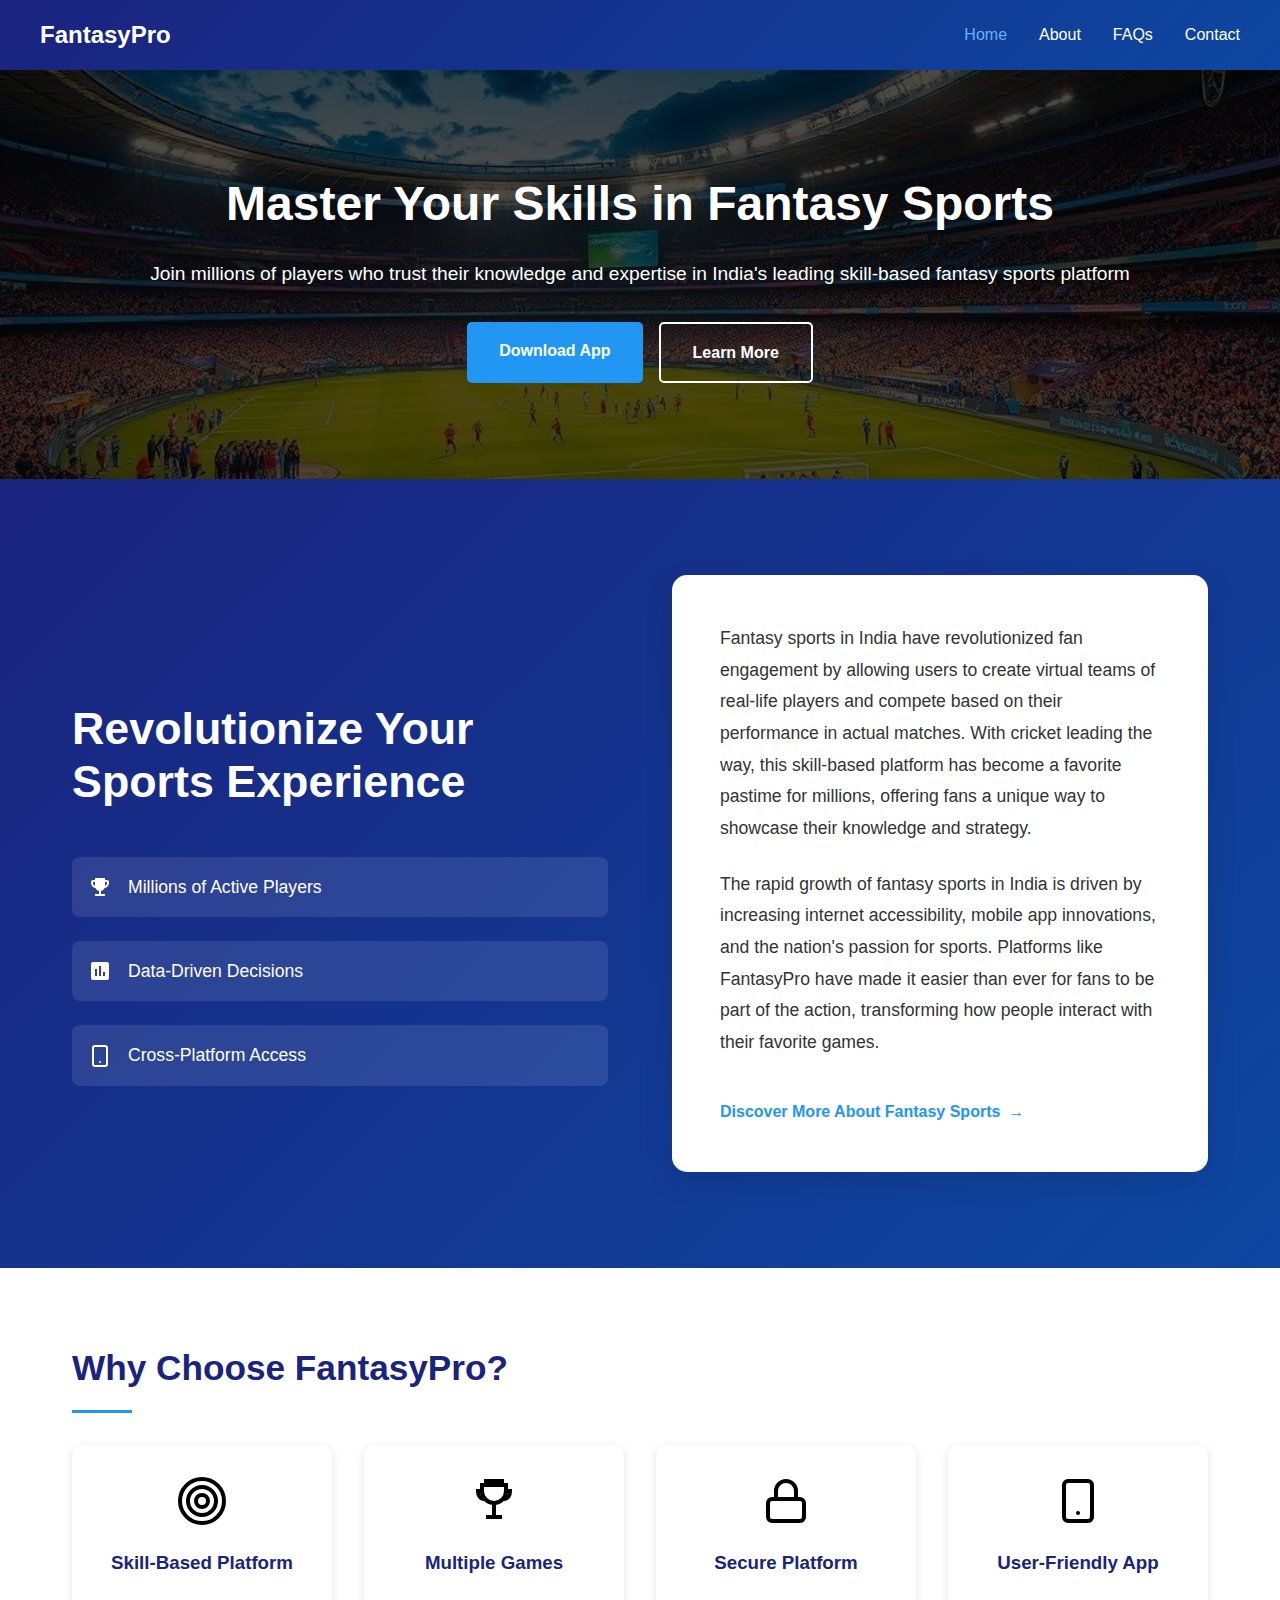
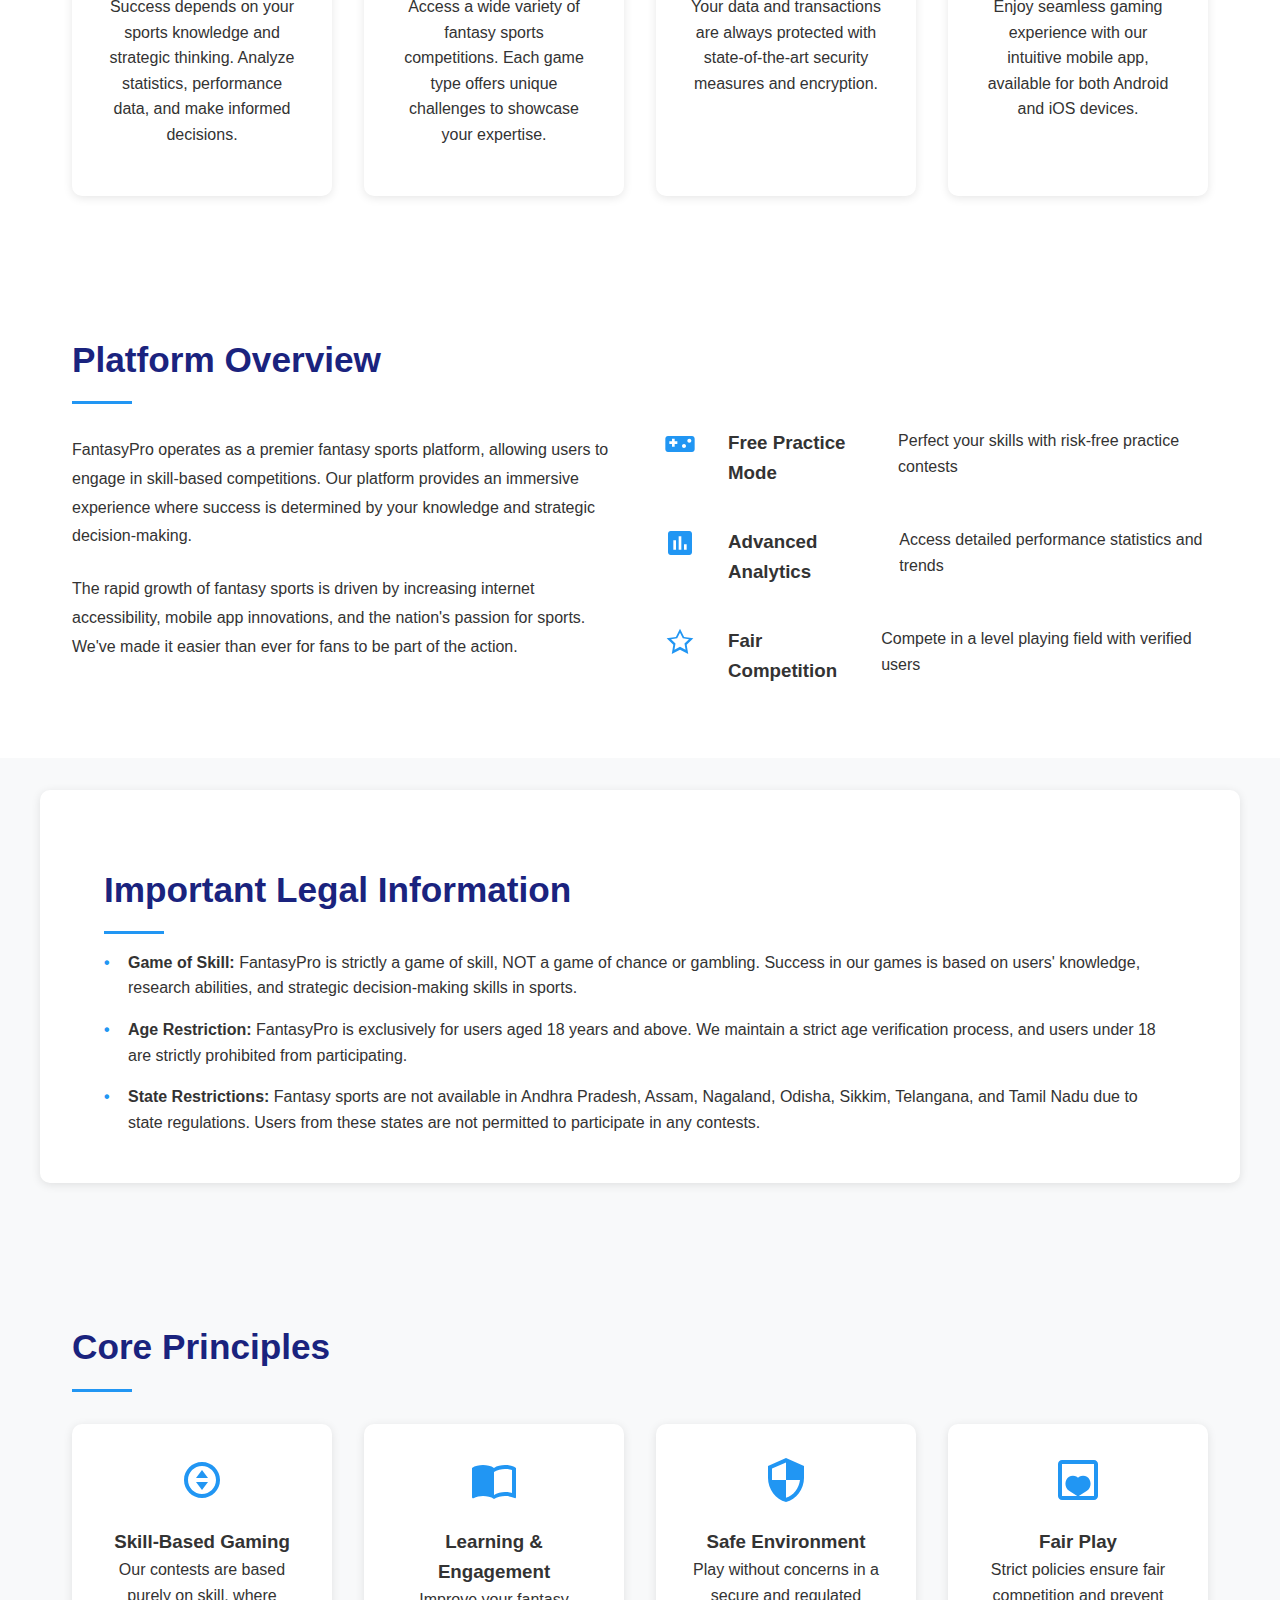
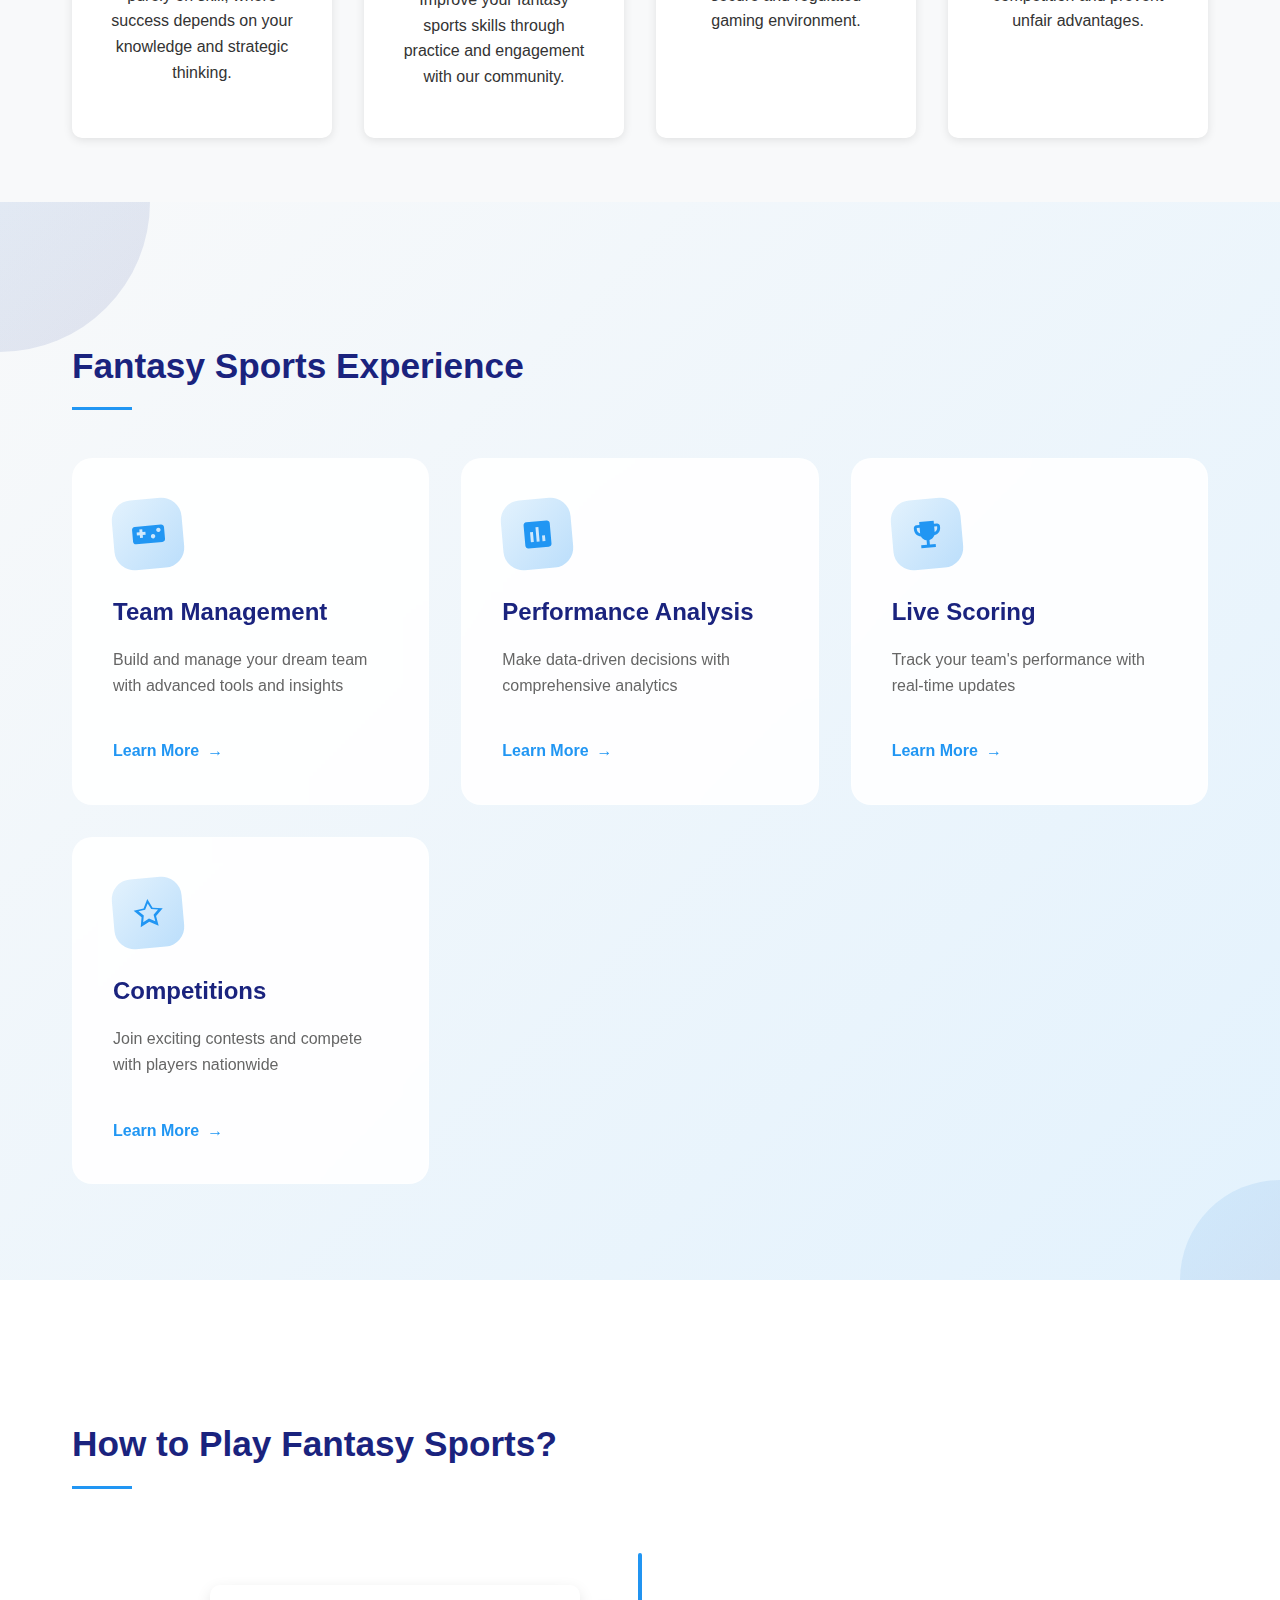
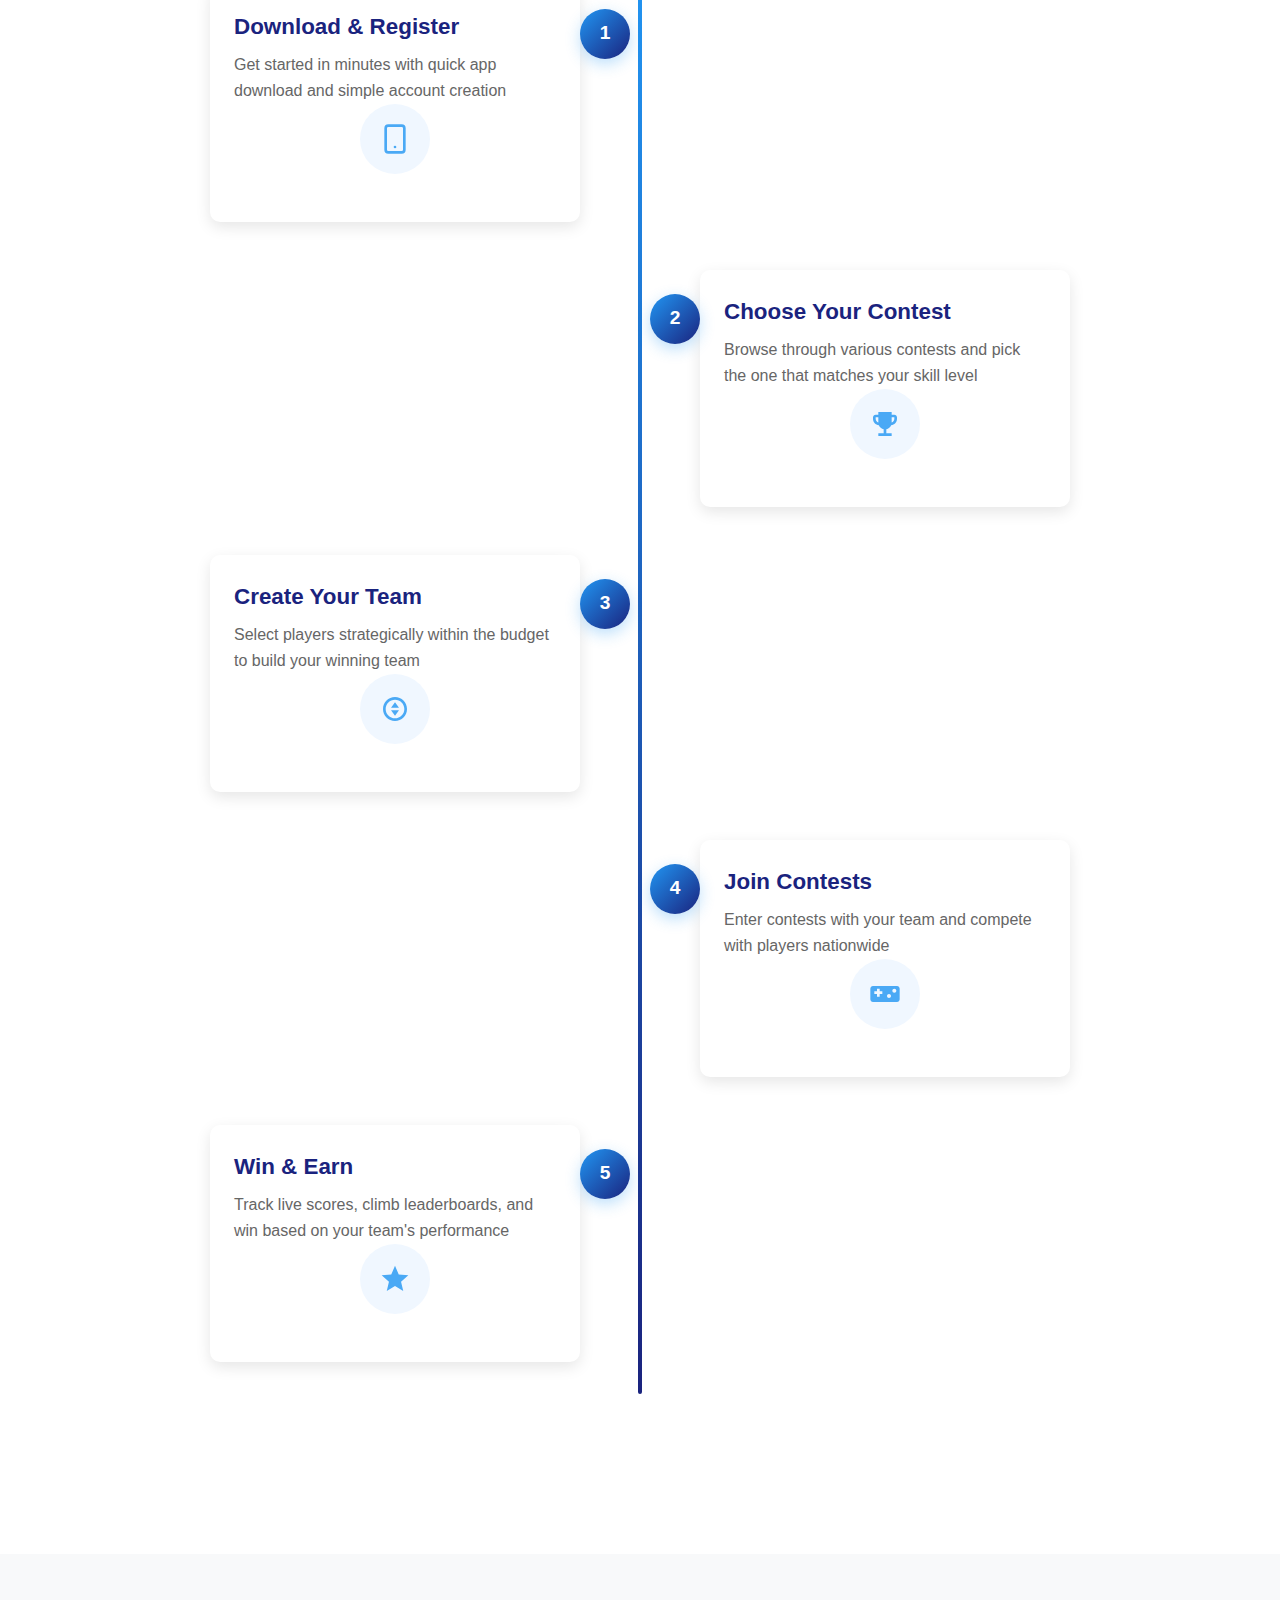
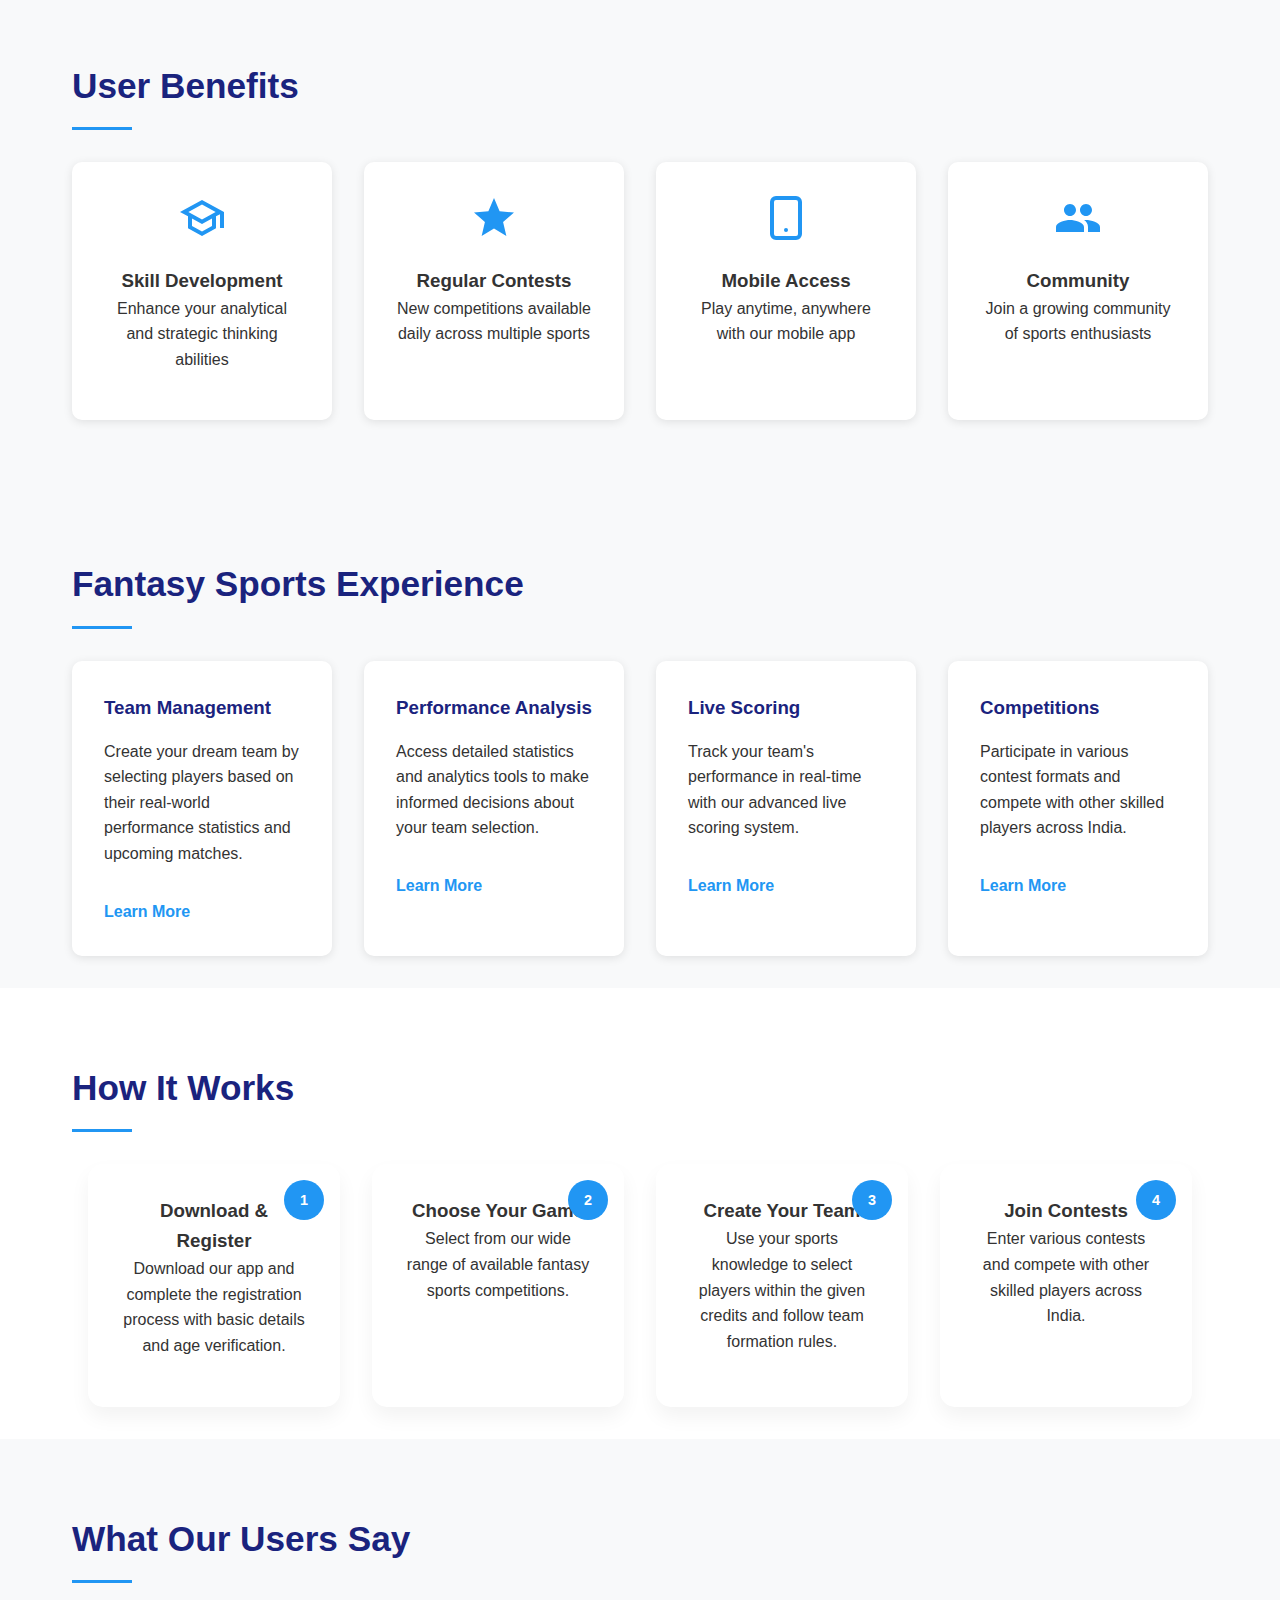
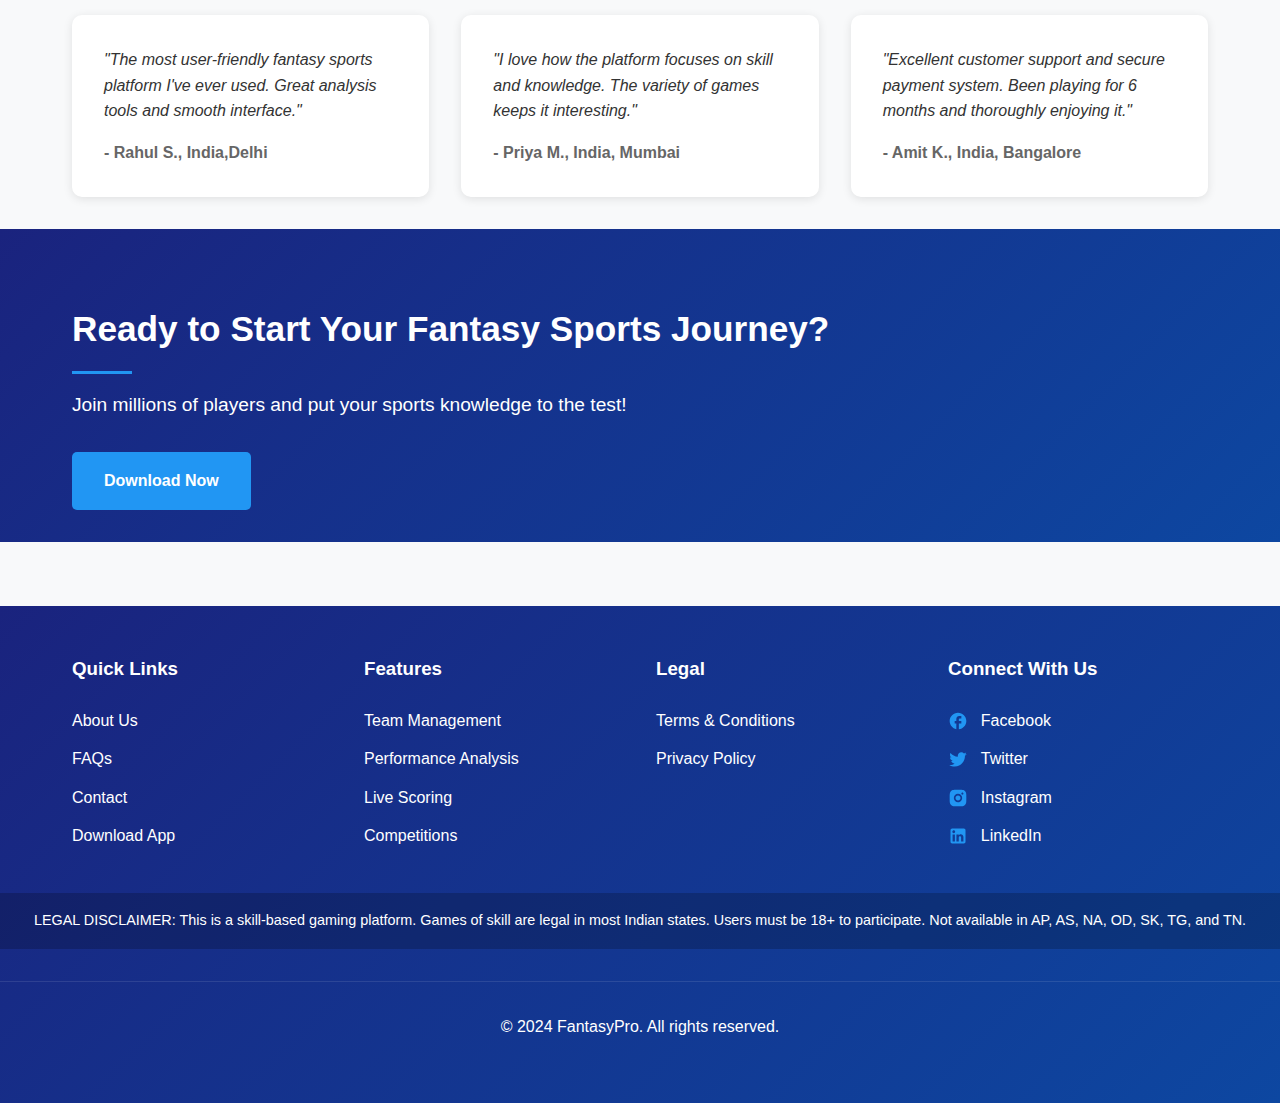
==== index.html @ 449a9dac "initial commit" ====
<!DOCTYPE html>
<html lang="en">
<head>
    <meta charset="UTF-8">
		<meta name="description" content="FantasyPro is a skill-based fantasy sports platform that allows users to create virtual teams of real-life players and compete based on their performance in actual matches. With cricket leading the way, this platform has become a favorite pastime for millions, offering fans a unique way to showcase their knowledge and strategy.">
    <meta name="viewport" content="width=device-width, initial-scale=1.0">
    <title>FantasyPro - Master Your Skills in Fantasy Sports</title>
    <link rel="stylesheet" href="css/style.css">
</head>
<body>
    <header>
        <div class="nav-container">
            <a href="/" class="logo">FantasyPro</a>
            <button class="burger-menu" aria-label="Toggle menu">
                <span></span>
                <span></span>
                <span></span>
            </button>
            <nav class="main-nav">
                <ul>
                    <li><a href="/" class="active">Home</a></li>
                    <li><a href="/about">About</a></li>
                    <li><a href="/faqs">FAQs</a></li>
                    <li><a href="/contact">Contact</a></li>
                </ul>
            </nav>
        </div>
    </header>

    <section class="hero">
        <div class="container">
            <h1>Master Your Skills in Fantasy Sports</h1>
            <p>Join millions of players who trust their knowledge and expertise in India's leading skill-based fantasy sports platform</p>
            <div class="hero-buttons">
                <a href="/download" class="cta-button">Download App</a>
                <a href="/about" class="secondary-button">Learn More</a>
            </div>
        </div>
    </section>

    <section class="intro-section">
        <div class="container">
            <div class="intro-grid">
                <div class="intro-text">
                    <h2>Revolutionize Your Sports Experience</h2>
                    <div class="intro-features">
                        <div class="intro-feature">
                            <img src="img/svg/trophy.svg" alt="Trophy icon">
                            <span>Millions of Active Players</span>
                        </div>
                        <div class="intro-feature">
                            <img src="img/svg/chart.svg" alt="Chart icon">
                            <span>Data-Driven Decisions</span>
                        </div>
                        <div class="intro-feature">
                            <img src="img/svg/mobile.svg" alt="Mobile icon">
                            <span>Cross-Platform Access</span>
                        </div>
                    </div>
                </div>
                <div class="intro-content">
                    <p>Fantasy sports in India have revolutionized fan engagement by allowing users to create virtual teams of real-life players and compete based on their performance in actual matches. With cricket leading the way, this skill-based platform has become a favorite pastime for millions, offering fans a unique way to showcase their knowledge and strategy.</p>
                    <p>The rapid growth of fantasy sports in India is driven by increasing internet accessibility, mobile app innovations, and the nation's passion for sports. Platforms like FantasyPro have made it easier than ever for fans to be part of the action, transforming how people interact with their favorite games.</p>
                    <a href="/about" class="learn-more">Discover More About Fantasy Sports <span>→</span></a>
                </div>
            </div>
        </div>
    </section>

    <section class="features">
        <div class="container">
            <h2>Why Choose FantasyPro?</h2>
            <div class="features-grid">
                <div class="feature-card">
                    <img src="img/target.svg" alt="Target icon">
                    <h3>Skill-Based Platform</h3>
                    <p>Success depends on your sports knowledge and strategic thinking. Analyze statistics, performance data, and make informed decisions.</p>
                </div>
                <div class="feature-card">
                    <img src="img/trophy.svg" alt="Trophy icon">
                    <h3>Multiple Games</h3>
                    <p>Access a wide variety of fantasy sports competitions. Each game type offers unique challenges to showcase your expertise.</p>
                </div>
                <div class="feature-card">
                    <img src="img/lock.svg" alt="Lock icon">
                    <h3>Secure Platform</h3>
                    <p>Your data and transactions are always protected with state-of-the-art security measures and encryption.</p>
                </div>
                <div class="feature-card">
                    <img src="img/mobile.svg" alt="Mobile icon">
                    <h3>User-Friendly App</h3>
                    <p>Enjoy seamless gaming experience with our intuitive mobile app, available for both Android and iOS devices.</p>
                </div>
            </div>
        </div>
    </section>

    <section class="platform-overview">
        <div class="container">
            <h2>Platform Overview</h2>
            <div class="overview-content">
                <div class="overview-text">
                    <p>FantasyPro operates as a premier fantasy sports platform, allowing users to engage in skill-based competitions. Our platform provides an immersive experience where success is determined by your knowledge and strategic decision-making.</p>
                    <p>The rapid growth of fantasy sports is driven by increasing internet accessibility, mobile app innovations, and the nation's passion for sports. We've made it easier than ever for fans to be part of the action.</p>
                </div>
                <div class="overview-points">
                    <div class="point">
                        <img src="img/svg/gamepad.svg" alt="Gamepad icon">
                        <h3>Free Practice Mode</h3>
                        <p>Perfect your skills with risk-free practice contests</p>
                    </div>
                    <div class="point">
                        <img src="img/svg/chart.svg" alt="Chart icon">
                        <h3>Advanced Analytics</h3>
                        <p>Access detailed performance statistics and trends</p>
                    </div>
                    <div class="point">
                        <img src="img/svg/medal.svg" alt="Medal icon">
                        <h3>Fair Competition</h3>
                        <p>Compete in a level playing field with verified users</p>
                    </div>
                </div>
            </div>
        </div>
    </section>

    <section class="disclaimer">
			<div class="container">
					<h2>Important Legal Information</h2>
					<ul>
							<li><strong>Game of Skill:</strong> FantasyPro is strictly a game of skill, NOT a game of chance or gambling. Success in our games is based on users' knowledge, research abilities, and strategic decision-making skills in sports.</li>
							<li><strong>Age Restriction:</strong> FantasyPro is exclusively for users aged 18 years and above. We maintain a strict age verification process, and users under 18 are strictly prohibited from participating.</li>
							<li><strong>State Restrictions:</strong> Fantasy sports are not available in Andhra Pradesh, Assam, Nagaland, Odisha, Sikkim, Telangana, and Tamil Nadu due to state regulations. Users from these states are not permitted to participate in any contests.</li>
					</ul>
			</div>
	</section>

    <section class="core-principles">
        <div class="container">
            <h2>Core Principles</h2>
            <div class="principles-grid">
                <div class="principle-card">
                    <img src="img/svg/scale.svg" alt="Scale icon">
                    <h3>Skill-Based Gaming</h3>
                    <p>Our contests are based purely on skill, where success depends on your knowledge and strategic thinking.</p>
                </div>
                <div class="principle-card">
                    <img src="img/svg/book.svg" alt="Book icon">
                    <h3>Learning & Engagement</h3>
                    <p>Improve your fantasy sports skills through practice and engagement with our community.</p>
                </div>
                <div class="principle-card">
                    <img src="img/svg/shield.svg" alt="Shield icon">
                    <h3>Safe Environment</h3>
                    <p>Play without concerns in a secure and regulated gaming environment.</p>
                </div>
                <div class="principle-card">
                    <img src="img/svg/handshake.svg" alt="Handshake icon">
                    <h3>Fair Play</h3>
                    <p>Strict policies ensure fair competition and prevent unfair advantages.</p>
                </div>
            </div>
        </div>
    </section>

    <section class="experience-section">
        <div class="container">
            <h2>Fantasy Sports Experience</h2>
            <div class="experience-cards">
                <div class="experience-card" data-feature="team">
                    <div class="card-content">
                        <div class="icon-wrapper">
                            <img src="img/svg/gamepad.svg" alt="Team Management icon">
                        </div>
                        <h3>Team Management</h3>
                        <p>Build and manage your dream team with advanced tools and insights</p>
                        <a href="/features/team-management" class="learn-more">
                            Learn More <span>→</span>
                        </a>
                    </div>
                    <div class="card-bg"></div>
                </div>
                
                <div class="experience-card" data-feature="analysis">
                    <div class="card-content">
                        <div class="icon-wrapper">
                            <img src="img/svg/chart.svg" alt="Analysis icon">
                        </div>
                        <h3>Performance Analysis</h3>
                        <p>Make data-driven decisions with comprehensive analytics</p>
                        <a href="/features/analysis" class="learn-more">
                            Learn More <span>→</span>
                        </a>
                    </div>
                    <div class="card-bg"></div>
                </div>
                
                <div class="experience-card" data-feature="live">
                    <div class="card-content">
                        <div class="icon-wrapper">
                            <img src="img/svg/trophy.svg" alt="Live Scoring icon">
                        </div>
                        <h3>Live Scoring</h3>
                        <p>Track your team's performance with real-time updates</p>
                        <a href="/features/live-scoring" class="learn-more">
                            Learn More <span>→</span>
                        </a>
                    </div>
                    <div class="card-bg"></div>
                </div>
                
                <div class="experience-card" data-feature="competitions">
                    <div class="card-content">
                        <div class="icon-wrapper">
                            <img src="img/svg/medal.svg" alt="Competitions icon">
                        </div>
                        <h3>Competitions</h3>
                        <p>Join exciting contests and compete with players nationwide</p>
                        <a href="/features/competitions" class="learn-more">
                            Learn More <span>→</span>
                        </a>
                    </div>
                    <div class="card-bg"></div>
                </div>
            </div>
        </div>
    </section>

    <section class="how-to-play">
        <div class="container">
            <h2>How to Play Fantasy Sports?</h2>
            <div class="timeline">
                <div class="timeline-item">
                    <div class="timeline-content">
                        <div class="step-number-timeline">1</div>
                        <div class="step-info">
                            <h3>Download & Register</h3>
                            <p>Get started in minutes with quick app download and simple account creation</p>
                            <div class="step-icon">
                                <img src="img/svg/mobile.svg" alt="Download icon">
                            </div>
                        </div>
                    </div>
                </div>
                
                <div class="timeline-item">
                    <div class="timeline-content">
                        <div class="step-number-timeline">2</div>
                        <div class="step-info">
                            <h3>Choose Your Contest</h3>
                            <p>Browse through various contests and pick the one that matches your skill level</p>
                            <div class="step-icon">
                                <img src="img/svg/trophy.svg" alt="Contest icon">
                            </div>
                        </div>
                    </div>
                </div>

                <div class="timeline-item">
                    <div class="timeline-content">
                        <div class="step-number-timeline">3</div>
                        <div class="step-info">
                            <h3>Create Your Team</h3>
                            <p>Select players strategically within the budget to build your winning team</p>
                            <div class="step-icon">
                                <img src="img/svg/scale.svg" alt="Team icon">
                            </div>
                        </div>
                    </div>
                </div>

                <div class="timeline-item">
                    <div class="timeline-content">
                        <div class="step-number-timeline">4</div>
                        <div class="step-info">
                            <h3>Join Contests</h3>
                            <p>Enter contests with your team and compete with players nationwide</p>
                            <div class="step-icon">
                                <img src="img/svg/gamepad.svg" alt="Play icon">
                            </div>
                        </div>
                    </div>
                </div>

                <div class="timeline-item">
                    <div class="timeline-content">
                        <div class="step-number-timeline">5</div>
                        <div class="step-info">
                            <h3>Win & Earn</h3>
                            <p>Track live scores, climb leaderboards, and win based on your team's performance</p>
                            <div class="step-icon">
                                <img src="img/svg/star.svg" alt="Win icon">
                            </div>
                        </div>
                    </div>
                </div>
            </div>
        </div>
    </section>

    <section class="user-benefits">
        <div class="container">
            <h2>User Benefits</h2>
            <div class="benefits-grid">
                <div class="benefit-card">
                    <img src="img/svg/graduate.svg" alt="Graduate icon">
                    <h3>Skill Development</h3>
                    <p>Enhance your analytical and strategic thinking abilities</p>
                </div>
                <div class="benefit-card">
                    <img src="img/svg/star.svg" alt="Star icon">
                    <h3>Regular Contests</h3>
                    <p>New competitions available daily across multiple sports</p>
                </div>
                <div class="benefit-card">
                    <img src="img/svg/mobile.svg" alt="Mobile icon">
                    <h3>Mobile Access</h3>
                    <p>Play anytime, anywhere with our mobile app</p>
                </div>
                <div class="benefit-card">
                    <img src="img/svg/community.svg" alt="Community icon">
                    <h3>Community</h3>
                    <p>Join a growing community of sports enthusiasts</p>
                </div>
            </div>
        </div>
    </section>

    <section class="sports-section">
        <div class="container">
            <h2>Fantasy Sports Experience</h2>
            <div class="sports-grid">
                <div class="sport-card">
                    <h3>Team Management</h3>
                    <p>Create your dream team by selecting players based on their real-world performance statistics and upcoming matches.</p>
                    <a href="/features/team-management" class="learn-more">Learn More</a>
                </div>
                <div class="sport-card">
                    <h3>Performance Analysis</h3>
                    <p>Access detailed statistics and analytics tools to make informed decisions about your team selection.</p>
                    <a href="/features/analysis" class="learn-more">Learn More</a>
                </div>
                <div class="sport-card">
                    <h3>Live Scoring</h3>
                    <p>Track your team's performance in real-time with our advanced live scoring system.</p>
                    <a href="/features/live-scoring" class="learn-more">Learn More</a>
                </div>
                <div class="sport-card">
                    <h3>Competitions</h3>
                    <p>Participate in various contest formats and compete with other skilled players across India.</p>
                    <a href="/features/competitions" class="learn-more">Learn More</a>
                </div>
            </div>
        </div>
    </section>

    <section class="how-it-works">
        <div class="container">
            <h2>How It Works</h2>
            <div class="steps-grid">
                <div class="step-card">
                    <div class="step-number">1</div>
                    <h3>Download & Register</h3>
                    <p>Download our app and complete the registration process with basic details and age verification.</p>
                </div>
                <div class="step-card">
                    <div class="step-number">2</div>
                    <h3>Choose Your Game</h3>
                    <p>Select from our wide range of available fantasy sports competitions.</p>
                </div>
                <div class="step-card">
                    <div class="step-number">3</div>
                    <h3>Create Your Team</h3>
                    <p>Use your sports knowledge to select players within the given credits and follow team formation rules.</p>
                </div>
                <div class="step-card">
                    <div class="step-number">4</div>
                    <h3>Join Contests</h3>
                    <p>Enter various contests and compete with other skilled players across India.</p>
                </div>
            </div>
        </div>
    </section>

    <section class="testimonials">
        <div class="container">
            <h2>What Our Users Say</h2>
            <div class="testimonials-grid">
                <div class="testimonial-card">
                    <p>"The most user-friendly fantasy sports platform I've ever used. Great analysis tools and smooth interface."</p>
                    <div class="user">- Rahul S., India,Delhi</div>
                </div>
                <div class="testimonial-card">
                    <p>"I love how the platform focuses on skill and knowledge. The variety of games keeps it interesting."</p>
                    <div class="user">- Priya M., India, Mumbai</div>
                </div>
                <div class="testimonial-card">
                    <p>"Excellent customer support and secure payment system. Been playing for 6 months and thoroughly enjoying it."</p>
                    <div class="user">- Amit K., India, Bangalore</div>
                </div>
            </div>
        </div>
    </section>

    <section class="cta-section">
        <div class="container">
            <h2>Ready to Start Your Fantasy Sports Journey?</h2>
            <p>Join millions of players and put your sports knowledge to the test!</p>
            <a href="/download" class="cta-button">Download Now</a>
        </div>
    </section>

    <footer>
        <div class="footer-content">
            <div class="footer-section">
                <h3>Quick Links</h3>
                <ul>
                    <li><a href="/about">About Us</a></li>
                    <li><a href="/faqs">FAQs</a></li>
                    <li><a href="/contact">Contact</a></li>
                    <li><a href="/download">Download App</a></li>
                </ul>
            </div>
            <div class="footer-section">
                <h3>Features</h3>
                <ul>
                    <li><a href="/features/team-management">Team Management</a></li>
                    <li><a href="/features/analysis">Performance Analysis</a></li>
                    <li><a href="/features/live-scoring">Live Scoring</a></li>
                    <li><a href="/features/competitions">Competitions</a></li>
                </ul>
            </div>
            <div class="footer-section">
                <h3>Legal</h3>
                <ul>
                    <li><a href="/terms-conditions">Terms & Conditions</a></li>
                    <li><a href="/privacy-policy">Privacy Policy</a></li>
                </ul>
            </div>
            <div class="footer-section">
                <h3>Connect With Us</h3>
                <ul class="social-links-footer">
									<li>
											<a href="/contact" target="_blank">
													<img src="../img/svg/facebook.svg" alt="Facebook">
													Facebook
											</a>
									</li>
									<li>
											<a href="/contact" target="_blank">
													<img src="../img/svg/twitter.svg" alt="Twitter">
													Twitter
											</a>
									</li>
									<li>
											<a href="/contact" target="_blank">
													<img src="../img/svg/instagram.svg" alt="Instagram">
													Instagram
											</a>
									</li>
									<li>
											<a href="/contact" target="_blank">
													<img src="../img/svg/linkedin.svg" alt="LinkedIn">
													LinkedIn
											</a>
									</li>
							</ul>
            </div>
        </div>
        <div class="footer-disclaimer">
            LEGAL DISCLAIMER: This is a skill-based gaming platform. Games of skill are legal in most Indian states. Users must be 18+ to participate. Not available in AP, AS, NA, OD, SK, TG, and TN.
        </div>
        <div class="footer-bottom">
            <p>&copy; 2024 FantasyPro. All rights reserved.</p>
        </div>
    </footer>
    <script src="../js/main.js"></script>
</body>
</html>
---- css/style.css ----
/* Reset and base styles */
* {
    margin: 0;
    padding: 0;
    box-sizing: border-box;
}

body {
    font-family: 'Arial', sans-serif;
    line-height: 1.6;
    color: #333;
    background: #f8f9fa;
}

/* Header styles */
header {
    background: linear-gradient(135deg, #1a237e, #0d47a1);
    padding: 1rem;
    position: fixed;
    width: 100%;
    top: 0;
    z-index: 1000;
}

.nav-container {
    max-width: 1200px;
    margin: 0 auto;
    display: flex;
    justify-content: space-between;
    align-items: center;
}

.logo {
    color: white;
    font-size: 1.5rem;
    font-weight: bold;
    text-decoration: none;
    z-index: 1001;
}

/* Burger Menu */
.burger-menu {
    display: none;
    background: none;
    border: none;
    padding: 0;
    width: 30px;
    height: 20px;
    position: relative;
    cursor: pointer;
    z-index: 1001;
}

.burger-menu span {
    display: block;
    width: 100%;
    height: 2px;
    background-color: white;
    position: absolute;
    left: 0;
    transition: all 0.3s ease;
}

.burger-menu span:first-child {
    top: 0;
}

.burger-menu span:nth-child(2) {
    top: 50%;
    transform: translateY(-50%);
}

.burger-menu span:last-child {
    bottom: 0;
}

/* Active Burger Menu */
.burger-menu.active span:first-child {
    transform: rotate(45deg);
    top: 9px;
}

.burger-menu.active span:nth-child(2) {
    opacity: 0;
}

.burger-menu.active span:last-child {
    transform: rotate(-45deg);
    bottom: 9px;
}

/* Navigation */
.main-nav {
    transition: transform 0.3s ease;
}

.main-nav ul {
    display: flex;
    list-style: none;
}

.main-nav ul li {
    margin-left: 2rem;
}

.main-nav ul li a {
    color: white;
    text-decoration: none;
    font-weight: 500;
    transition: color 0.3s;
}

.main-nav ul li a:hover,
.main-nav ul li a.active {
    color: #64b5f6;
}

/* Mobile Navigation */
@media (max-width: 768px) {
    .burger-menu {
        display: block;
    }

    .main-nav {
        position: fixed;
        top: 0;
        right: 0;
        width: 250px;
        height: 100vh;
        background: linear-gradient(135deg, #1a237e, #0d47a1);
        padding: 80px 20px 20px;
        transform: translateX(100%);
        box-shadow: -5px 0 15px rgba(0, 0, 0, 0.1);
    }

    .main-nav.active {
        transform: translateX(0);
    }

    .main-nav ul {
        flex-direction: column;
        align-items: flex-start;
    }

    .main-nav ul li {
        margin: 0;
        width: 100%;
    }

    .main-nav ul li a {
        display: block;
        padding: 12px 0;
        font-size: 1.1rem;
    }

    .main-nav ul li + li {
        margin-top: 5px;
    }
}

/* Container */
.container {
    max-width: 1200px;
    margin: 0 auto;
    padding: 0 2rem;
}

/* Main content */
.main-content {
    padding: 2rem 0;
}

/* Section spacing */
section {
    padding: 2rem 0;
}

/* Hero section */
.hero {
    margin-top: 70px;
    padding: 4rem 0;
    background: linear-gradient(rgba(0,0,0,0.7), rgba(0,0,0,0.7)), url('../img/hero-bg.jpg');
    background-size: cover;
    background-position: center;
    color: white;
    text-align: center;
}

.hero .container {
    padding: 2rem;
}

.hero h1 {
		color: white;
    font-size: 3rem;
    margin-bottom: 1rem;
}

.hero p {
    font-size: 1.2rem;
    margin-bottom: 2rem;
}

/* Buttons */
.cta-button, .download-button {
    display: inline-block;
    padding: 1rem 2rem;
    background: #2196f3;
    color: white;
    text-decoration: none;
    border-radius: 5px;
    font-weight: bold;
    transition: background 0.3s;
}

.cta-button:hover, .download-button:hover {
    background: #1976d2;
}

button {
    background: #2196f3;
    color: white;
    padding: 1rem 2rem;
    border: none;
    border-radius: 5px;
    cursor: pointer;
    font-size: 1rem;
    transition: background 0.3s;
}

button:hover {
    background: #1976d2;
}

/* Disclaimer section */
.disclaimer {
    background: #fff;
    padding: 2rem;
    margin: 2rem auto;
    max-width: 1200px;
    border-radius: 10px;
    box-shadow: 0 2px 10px rgba(0,0,0,0.1);
}

.disclaimer h2 {
    color: #1a237e;
    margin-bottom: 1rem;
}

.disclaimer ul {
    list-style: none;
}

.disclaimer ul li {
    margin-bottom: 1rem;
    padding-left: 1.5rem;
    position: relative;
}

.disclaimer ul li:before {
    content: "•";
    color: #2196f3;
    font-weight: bold;
    position: absolute;
    left: 0;
}

/* Features section */
.features {
    background: white;
}

.features-grid {
    display: grid;
    grid-template-columns: repeat(auto-fit, minmax(250px, 1fr));
    gap: 2rem;
    margin-top: 2rem;
}

.feature-card {
    background: white;
    padding: 2rem;
    border-radius: 10px;
    box-shadow: 0 2px 10px rgba(0,0,0,0.1);
    text-align: center;
}

.feature-card h3 {
    color: #1a237e;
    margin-bottom: 1rem;
}

.feature-card img {
    width: 48px;
    height: 48px;
    margin-bottom: 1rem;
}

/* About page */
.about-section {
    background: white;
    padding: 2rem;
    border-radius: 10px;
    box-shadow: 0 2px 10px rgba(0,0,0,0.1);
    margin-bottom: 2rem;
}

.values-grid {
    display: grid;
    grid-template-columns: repeat(auto-fit, minmax(250px, 1fr));
    gap: 2rem;
    margin-top: 2rem;
}

.value-card {
    background: #f8f9fa;
    padding: 1.5rem;
    border-radius: 8px;
    text-align: center;
}

/* About page updates */
.lead {
    font-size: 1.2rem;
    line-height: 1.8;
    color: #555;
    margin-bottom: 2rem;
}

.about-overview {
    display: grid;
    grid-template-columns: 1fr 1fr;
    gap: 3rem;
    margin: 3rem 0;
    align-items: center;
}

.about-image img {
    width: 100%;
    border-radius: 10px;
    box-shadow: 0 2px 10px rgba(0,0,0,0.1);
}

.about-content h2 {
    margin-top: 0;
}

/* Platform Stats */
.platform-stats {
    margin: 3rem 0;
}

.stats-grid {
    display: grid;
    grid-template-columns: repeat(4, 1fr);
    gap: 2rem;
}

.stat-card {
    background: white;
    padding: 2rem;
    border-radius: 10px;
    box-shadow: 0 2px 10px rgba(0,0,0,0.1);
    text-align: center;
}

.stat-number {
    font-size: 2.5rem;
    font-weight: bold;
    color: #2196f3;
    margin-bottom: 0.5rem;
}

.stat-label {
    color: #666;
    font-size: 1.1rem;
}

/* Team Section */
.team-section {
    margin: 2rem 0;
}

.team-grid {
    display: grid;
    grid-template-columns: repeat(3, 1fr);
    gap: 2rem;
    margin-top: 2rem;
}

.team-member {
    text-align: center;
}

.member-image {
    width: 200px;
    height: 200px;
    margin: 0 auto 1rem;
    border-radius: 50%;
    overflow: hidden;
}

.member-image img {
    width: 100%;
    height: 100%;
    object-fit: cover;
}

.team-member h3 {
    margin-bottom: 0.5rem;
}

.position {
    color: #2196f3;
    font-weight: bold;
    margin-bottom: 0.5rem;
}

.bio {
    color: #666;
}

/* Achievements Section */
.achievements {
    margin: 2rem 0;
}

.achievements-grid {
    display: grid;
    grid-template-columns: repeat(3, 1fr);
    gap: 2rem;
    margin-top: 2rem;
}

.achievement-card {
    background: white;
    padding: 2rem;
    border-radius: 10px;
    box-shadow: 0 2px 10px rgba(0,0,0,0.1);
    text-align: center;
}

.achievement-card i {
    display: none;
}

.achievement-card h3 {
    margin-bottom: 0.5rem;
}

/* Commitment Content */
.commitment-content ul,
.vision-content ul {
    list-style: none;
    padding-left: 1.5rem;
}

.commitment-content li,
.vision-content li {
    margin-bottom: 0.8rem;
    position: relative;
}

.commitment-content li:before,
.vision-content li:before {
    content: "✓";
    color: #2196f3;
    position: absolute;
    left: -1.5rem;
}

/* Future Vision */
.future-vision {
    margin: 2rem 0;
}

/* FAQ page updates */
.faq-section {
    background: white;
    padding: 2rem;
    border-radius: 10px;
    box-shadow: 0 2px 10px rgba(0,0,0,0.1);
}

.categories {
    display: flex;
    justify-content: center;
    gap: 1rem;
    margin: 2rem 0;
    flex-wrap: wrap;
}

.category-btn {
    padding: 0.8rem 1.5rem;
    background: #f0f0f0;
    border: none;
    border-radius: 25px;
    cursor: pointer;
    transition: all 0.3s;
    font-weight: 500;
    color: #666;
}

.category-btn:hover,
.category-btn.active {
    background: #2196f3;
    color: white;
}

.faq-category {
    display: none;
    margin-top: 2rem;
}

.faq-category.active {
    display: block;
}

.faq-item {
    background: #f8f9fa;
    margin-bottom: 1rem;
    border-radius: 8px;
    overflow: hidden;
}

.question {
    padding: 1.5rem;
    font-weight: bold;
    color: #1a237e;
    cursor: pointer;
    display: flex;
    justify-content: space-between;
    align-items: center;
    transition: background-color 0.3s;
}

.question:after {
    content: "+";
    font-size: 1.5rem;
    color: #2196f3;
}

.question.active:after {
    content: "-";
}

.question:hover {
    background-color: #f0f0f0;
}

.answer {
    padding: 0 1.5rem 1.5rem;
    color: #666;
    line-height: 1.6;
}

/* Add animation for answer */
.answer {
    max-height: 0;
    overflow: hidden;
    transition: max-height 0.3s ease-out;
}

.faq-item.active .answer {
    max-height: 500px;
}

/* Mobile responsiveness for FAQs */
@media (max-width: 768px) {
    .categories {
        flex-direction: column;
        align-items: stretch;
        padding: 0 1rem;
    }

    .category-btn {
        width: 100%;
        text-align: center;
    }

    .question {
        padding: 1rem;
        font-size: 0.9rem;
    }

    .answer {
        padding: 0 1rem 1rem;
        font-size: 0.9rem;
    }
}

/* Contact page */
.contact-grid {
    display: grid;
    grid-template-columns: 1fr 1fr;
    gap: 2rem;
}

.contact-form, .contact-info {
    background: white;
    padding: 2rem;
    border-radius: 10px;
    box-shadow: 0 2px 10px rgba(0,0,0,0.1);
}

.form-group {
    margin-bottom: 1.5rem;
}

label {
    display: block;
    margin-bottom: 0.5rem;
    color: #666;
}

input, textarea {
    width: 100%;
    padding: 0.8rem;
    border: 1px solid #ddd;
    border-radius: 5px;
    font-size: 1rem;
}

textarea {
    height: 150px;
    resize: vertical;
}

.contact-info-item {
    display: flex;
    align-items: flex-start;
    margin-bottom: 1.5rem;
}

.contact-info-item i {
    margin-right: 1rem;
    color: #2196f3;
}

.social-links {
    display: flex;
    gap: 1rem;
    margin-top: 2rem;
}

.social-links a {
    color: #2196f3;
    text-decoration: none;
    transition: color 0.3s;
}

.social-links a:hover {
    color: #1976d2;
}

/* Download page */
.download-section {
    background: white;
    border-radius: 10px;
    box-shadow: 0 2px 10px rgba(0,0,0,0.1);
    text-align: center;
}

.download-section h1 {
	font-size: 3rem;
}

@media (max-width: 768px) {
	.download-section h1 {
		font-size: 1.5rem;
	}
}

.subtitle {
    color: #666;
    margin-bottom: 2rem;
    font-size: 1.2rem;
}

.download-buttons {
    display: flex;
    justify-content: center;
    gap: 2rem;
    margin-bottom: 3rem;
}

.download-button {
    display: flex;
    align-items: center;
}

.download-button i {
    margin-right: 1rem;
    font-size: 2rem;
}

.steps {
    padding: 4rem 0;
    background: #f8f9fa;
}

.steps h2 {
    text-align: center;
    margin-bottom: 3rem;
    color: #333;
}

.steps-grid {
    display: grid;
    grid-template-columns: repeat(auto-fit, minmax(250px, 1fr));
    gap: 2rem;
    max-width: 1200px;
    margin: 0 auto;
    padding: 0 1rem;
}

.step-card {
    position: relative;
    background: white;
    border-radius: 15px;
    padding: 2rem;
    text-align: center;
    box-shadow: 0 10px 20px rgba(0, 0, 0, 0.05);
    transition: all 0.3s ease;
    overflow: hidden;
}

.step-card::before {
    content: '';
    position: absolute;
    top: 0;
    left: 0;
    width: 100%;
    height: 5px;
    background: linear-gradient(90deg, #4a90e2, #357abd);
    transform: scaleX(0);
    transform-origin: left;
    transition: transform 0.3s ease;
}

.step-card:hover {
    transform: translateY(-5px);
    box-shadow: 0 15px 30px rgba(0, 0, 0, 0.1);
}

.step-card:hover::before {
    transform: scaleX(1);
}

.step-icon {
    width: 70px;
    height: 70px;
    margin: 0 auto 1.5rem;
    background: #f0f7ff;
    border-radius: 50%;
    display: flex;
    align-items: center;
    justify-content: center;
    transition: transform 0.3s ease;
}

.step-card:hover .step-icon {
    transform: scale(1.1);
}

.step-icon img {
    width: 35px;
    height: 35px;
}

.step-number {
    position: absolute;
    top: 1rem;
    right: 1rem;
    width: 30px;
    height: 30px;
    background: #4a90e2;
    color: white;
    border-radius: 50%;
    display: flex;
    align-items: center;
    justify-content: center;
    font-weight: bold;
    font-size: 0.9rem;
}

.step-content h3 {
    color: #333;
    margin-bottom: 1rem;
    font-size: 1.2rem;
}

.step-content p {
    color: #666;
    font-size: 0.95rem;
    line-height: 1.5;
    margin: 0;
}

@media (max-width: 768px) {
    .steps {
        padding: 3rem 0;
    }

    .steps-grid {
        grid-template-columns: 1fr;
        gap: 1.5rem;
        padding: 0 1rem;
    }

    .step-card {
        padding: 1.5rem;
    }

    .step-icon {
        width: 60px;
        height: 60px;
        margin-bottom: 1rem;
    }

    .step-icon img {
        width: 30px;
        height: 30px;
    }

    .step-content h3 {
        font-size: 1.1rem;
    }

    .step-content p {
        font-size: 0.9rem;
    }
}

/* Typography */
h1 {
    color: #1a237e;
    margin-bottom: 1.5rem;
}

h2 {
    color: #1a237e;
    font-size: 2.2rem;
    margin: 2.5rem 0 1.5rem;
    position: relative;
    padding-bottom: 1rem;
}

h2:after {
    content: '';
    position: absolute;
    bottom: 0;
    left: 0;
    width: 60px;
    height: 3px;
    background: #2196f3;
}

.text-center h2:after {
    left: 50%;
    transform: translateX(-50%);
}

/* Section title styles */
.section-title {
    text-align: center;
    margin-bottom: 3rem;
}

.section-title h2 {
    margin-bottom: 1rem;
}

.section-title p {
    color: #666;
    font-size: 1.1rem;
    max-width: 700px;
    margin: 0 auto;
}

@media (max-width: 768px) {
    h2 {
        font-size: 1.8rem;
    }
}
p {
    margin-bottom: 1rem;
}

/* Mobile responsiveness */
@media (max-width: 768px) {
    .nav-container {
        text-align: center;
    }


    nav ul {
        margin-top: 1rem;
        flex-direction: column;
    }

    nav ul li {
        margin: 0.5rem 0;
    }

    .hero h1 {
        font-size: 2rem;
    }

    .features-grid {
        grid-template-columns: 1fr;
    }

    .contact-grid {
        grid-template-columns: 1fr;
    }

    .download-buttons {
        flex-direction: column;
        align-items: center;
    }

    .categories {
        flex-direction: column;
        align-items: center;
    }

    .category-btn {
        width: 100%;
        max-width: 200px;
    }

    .about-overview {
        grid-template-columns: 1fr;
    }

    .stats-grid {
        grid-template-columns: 1fr;
    }

    .team-grid,
    .achievements-grid {
        grid-template-columns: 1fr;
    }

    .member-image {
        width: 150px;
        height: 150px;
    }
}

/* Footer styles */
footer {
    background: linear-gradient(135deg, #1a237e, #0d47a1);
    color: white;
    padding: 3rem 0;
    margin-top: 4rem;
}

.footer-content {
    max-width: 1200px;
    margin: 0 auto;
    padding: 0 2rem;
    display: grid;
    grid-template-columns: repeat(4, 1fr);
    gap: 2rem;
}

.footer-section h3 {
    color: white;
    margin-bottom: 1.5rem;
}

.footer-section ul {
    list-style: none;
}

.footer-section ul li {
    margin-bottom: 0.8rem;
}

.footer-section a {
    color: #fff;
    text-decoration: none;
    transition: color 0.3s;
}

.footer-section a:hover {
    color: #64b5f6;
}

.footer-bottom {
    text-align: center;
    padding-top: 2rem;
    margin-top: 2rem;
    border-top: 1px solid rgba(255, 255, 255, 0.1);
}

.footer-disclaimer {
    background: rgba(0, 0, 0, 0.2);
    padding: 1rem;
    margin-top: 2rem;
    font-size: 0.9rem;
    text-align: center;
}

/* Update mobile responsiveness for footer */
@media (max-width: 768px) {
    .footer-content {
        grid-template-columns: 1fr;
        text-align: center;
    }
}

/* Hero section updates */
.hero-buttons {
    display: flex;
    gap: 1rem;
    justify-content: center;
    margin-top: 2rem;
}

.secondary-button {
    display: inline-block;
    padding: 1rem 2rem;
    background: transparent;
    color: white;
    text-decoration: none;
    border-radius: 5px;
    font-weight: bold;
    border: 2px solid white;
    transition: all 0.3s;
}

.secondary-button:hover {
    background: rgba(255, 255, 255, 0.1);
}

/* Sports section */
.sports-section {
    background: #f8f9fa;
}

.sports-grid {
    display: grid;
    grid-template-columns: repeat(auto-fit, minmax(250px, 1fr));
    gap: 2rem;
    margin-top: 2rem;
}

.sport-card {
    background: white;
    padding: 2rem;
    border-radius: 10px;
    box-shadow: 0 2px 10px rgba(0,0,0,0.1);
    transition: transform 0.3s;
}

.sport-card:hover {
    transform: translateY(-5px);
}

.sport-card h3 {
    color: #1a237e;
    margin-bottom: 1rem;
}

.learn-more {
    display: inline-block;
    margin-top: 1rem;
    color: #2196f3;
    text-decoration: none;
    font-weight: bold;
}

.learn-more:hover {
    text-decoration: underline;
}

/* How it works section */
.how-it-works {
    background: white;
}

.steps-grid {
    display: grid;
    grid-template-columns: repeat(auto-fit, minmax(250px, 1fr));
    gap: 2rem;
    margin-top: 2rem;
}

.step-card {
    text-align: center;
    padding: 2rem;
}

.step-number {
    width: 40px;
    height: 40px;
    background: #2196f3;
    color: white;
    border-radius: 50%;
    display: flex;
    align-items: center;
    justify-content: center;
    margin: 0 auto 1rem;
    font-weight: bold;
}

/* Testimonials section */
.testimonials {
    background: #f8f9fa;
}

.testimonials-grid {
    display: grid;
    grid-template-columns: repeat(auto-fit, minmax(300px, 1fr));
    gap: 2rem;
    margin-top: 2rem;
}

.testimonial-card {
    background: white;
    padding: 2rem;
    border-radius: 10px;
    box-shadow: 0 2px 10px rgba(0,0,0,0.1);
}

.testimonial-card p {
    font-style: italic;
    margin-bottom: 1rem;
}

.user {
    color: #666;
    font-weight: bold;
}

/* CTA section */
.cta-section {
    background: linear-gradient(135deg, #1a237e, #0d47a1);
}

.cta-section h2 {
    color: white;
    margin-bottom: 1rem;
}

.cta-section p {
    margin-bottom: 2rem;
		color: white;
    font-size: 1.2rem;
}

/* Mobile responsiveness updates */
@media (max-width: 768px) {
    .hero-buttons {
        flex-direction: column;
        align-items: center;
    }

    .sports-grid,
    .steps-grid,
    .testimonials-grid {
        grid-template-columns: 1fr;
    }

    .sport-card,
    .step-card,
    .testimonial-card {
        margin-bottom: 1rem;
    }
}

/* Platform Overview */
.platform-overview {
    background: #fff;
    padding: 4rem 0;
}

.overview-content {
    display: grid;
    grid-template-columns: 1fr 1fr;
    gap: 3rem;
    align-items: center;
}

.overview-text p {
    margin-bottom: 1.5rem;
    line-height: 1.8;
}

.overview-points {
    display: grid;
    gap: 2rem;
}

.point {
    display: flex;
    align-items: flex-start;
    gap: 1rem;
}

.point img {
    width: 32px;
    height: 32px;
    margin-right: 1rem;
}

/* Core Principles */
.core-principles {
    background: #f8f9fa;
    padding: 4rem 0;
}

.principles-grid {
    display: grid;
    grid-template-columns: repeat(auto-fit, minmax(250px, 1fr));
    gap: 2rem;
    margin-top: 2rem;
}

.principle-card {
    background: white;
    padding: 2rem;
    border-radius: 10px;
    box-shadow: 0 2px 10px rgba(0,0,0,0.1);
    text-align: center;
    transition: transform 0.3s;
}

.principle-card:hover {
    transform: translateY(-5px);
}

.principle-card img {
    width: 48px;
    height: 48px;
    margin-bottom: 1rem;
}

/* How to Play */
.how-to-play {
    background: #fff;
    padding: 6rem 0;
    position: relative;
    overflow: hidden;
}

.how-to-play::before {
    content: '';
    position: absolute;
    top: 0;
    left: 0;
    right: 0;
    bottom: 0;
    opacity: 0.05;
    pointer-events: none;
}

.timeline {
    position: relative;
    max-width: 1000px;
    margin: 4rem auto;
    padding: 2rem 0;
}

.timeline::before {
    content: '';
    position: absolute;
    top: 0;
    left: 50%;
    transform: translateX(-50%);
    width: 4px;
    height: 100%;
    background: linear-gradient(to bottom, #2196f3 0%, #1a237e 100%);
    border-radius: 2px;
}

.timeline-item {
    position: relative;
    margin-bottom: 4rem;
}

.timeline-item:last-child {
    margin-bottom: 0;
}

.timeline-content {
    position: relative;
    width: calc(50% - 50px);
    background: white;
    padding: 2rem;
    border-radius: 15px;
    box-shadow: 0 5px 25px rgba(0, 0, 0, 0.1);
    transition: all 0.3s ease;
}

.timeline-item:nth-child(odd) .timeline-content {
    left: 0;
    transform: translateX(-30px);
}

.timeline-item:nth-child(even) .timeline-content {
    left: calc(50% + 50px);
    transform: translateX(30px);
}

.timeline-content:hover {
    transform: translateY(-5px) !important;
    box-shadow: 0 10px 35px rgba(0, 0, 0, 0.15);
}

.step-number-timeline {
    position: absolute;
    width: 50px;
    height: 50px;
    background: linear-gradient(135deg, #2196f3, #1a237e);
    color: white;
    border-radius: 50%;
    display: flex;
    align-items: center;
    justify-content: center;
    font-weight: bold;
    font-size: 1.2rem;
    z-index: 2;
    box-shadow: 0 5px 15px rgba(33, 150, 243, 0.3);
    transition: transform 0.3s ease;
}

.timeline-content:hover .step-number-timeline {
    transform: scale(1.1);
}

.timeline-item:nth-child(odd) .step-number-timeline {
    right: -75px;
}

.timeline-item:nth-child(even) .step-number-timeline {
    left: -75px;
}

.step-info {
    position: relative;
}

.step-info h3 {
    color: #1a237e;
    margin-bottom: 0.8rem;
    font-size: 1.4rem;
}

.step-info p {
    color: #666;
    margin-bottom: 1.5rem;
    line-height: 1.6;
}

.step-icon {
    display: flex;
    align-items: center;
    gap: 1rem;
}

.step-icon img {
    width: 32px;
    height: 32px;
    opacity: 0.8;
    transition: transform 0.3s ease;
}

.timeline-content:hover .step-icon img {
    transform: scale(1.1);
}

/* Timeline Mobile Responsiveness */
@media (max-width: 768px) {
    .timeline::before {
        left: 30px;
    }

    .timeline-content {
        width: calc(100% - 90px);
        margin-left: 60px;
    }

    .timeline-item:nth-child(odd) .timeline-content,
    .timeline-item:nth-child(even) .timeline-content {
        left: 0;
        transform: translateX(0);
    }

    .step-number-timeline {
        left: 5px !important;
        width: 40px;
        height: 40px;
        font-size: 1rem;
    }

    .timeline-item {
        margin-bottom: 3rem;
    }

    .step-info h3 {
        font-size: 1.2rem;
    }

    .step-info p {
        font-size: 0.9rem;
    }
}

/* User Benefits */
.user-benefits {
    background: #f8f9fa;
    padding: 4rem 0;
}

.benefits-grid {
    display: grid;
    grid-template-columns: repeat(auto-fit, minmax(250px, 1fr));
    gap: 2rem;
    margin-top: 2rem;
}

.benefit-card {
    background: white;
    padding: 2rem;
    border-radius: 10px;
    box-shadow: 0 2px 10px rgba(0,0,0,0.1);
    text-align: center;
    transition: transform 0.3s;
}

.benefit-card:hover {
    transform: translateY(-5px);
}

.benefit-card img {
    width: 48px;
    height: 48px;
    margin-bottom: 1rem;
}

/* Mobile responsiveness for new sections */
@media (max-width: 768px) {
    .overview-content {
        grid-template-columns: 1fr;
    }

    .overview-text {
        text-align: center;
    }

    .point {
        text-align: left;
    }

    .principles-grid,
    .benefits-grid {
        grid-template-columns: 1fr;
    }
}

/* Thanks page styles */
.thanks-section {
    min-height: 60vh;
    display: flex;
    align-items: center;
    justify-content: center;
    text-align: center;
    padding: 4rem 2rem;
}

.thanks-content {
    background: white;
    padding: 3rem;
    border-radius: 10px;
    box-shadow: 0 2px 10px rgba(0,0,0,0.1);
    max-width: 600px;
    width: 100%;
}

.success-icon {
    display: inline-flex;
    align-items: center;
    justify-content: center;
    width: 80px;
    height: 80px;
    background: #e3f2fd;
    color: #2196f3;
    border-radius: 50%;
    font-size: 40px;
    margin-bottom: 2rem;
}

.thanks-content h1 {
    color: #1a237e;
    margin-bottom: 1rem;
    font-size: 2.5rem;
}

.thanks-content p {
    color: #666;
    font-size: 1.2rem;
    margin-bottom: 2rem;
}

.action-buttons {
    display: flex;
    gap: 1rem;
    justify-content: center;
}

.action-buttons .cta-button {
    min-width: 150px;
}

@media (max-width: 768px) {
    .action-buttons {
        flex-direction: column;
    }
    
    .thanks-content {
        padding: 2rem;
    }
}

/* About Hero Section */
.about-hero {
    background: linear-gradient(rgba(0,0,0,0.7), rgba(0,0,0,0.7)), url('../img/about-hero.webp');
    background-size: cover;
    background-position: center;
    color: white;
    text-align: center;
    padding: 6rem 0;
		padding-top: 100px;
}

.about-hero h1 {
    color: white;
    font-size: 3rem;
    margin-bottom: 1.5rem;
}

.about-hero .lead {
    color: rgba(255, 255, 255, 0.9);
    font-size: 1.3rem;
    max-width: 800px;
    margin: 0 auto;
}

/* Mission Grid */
.mission-grid {
    display: grid;
    grid-template-columns: repeat(2, 1fr);
    gap: 2rem;
    margin: 3rem 0;
}

.mission-card {
    background: white;
    padding: 2rem;
    border-radius: 10px;
    box-shadow: 0 2px 10px rgba(0,0,0,0.1);
    text-align: center;
}

.mission-card img {
    width: 64px;
    height: 64px;
    margin-bottom: 1.5rem;
}

.mission-card h3 {
    color: #1a237e;
    margin-bottom: 1rem;
    font-size: 1.5rem;
}

/* Stats Updates */
.stat-description {
    color: #666;
    font-size: 0.9rem;
    margin-top: 0.5rem;
}

/* Team Member Updates */
.member-social {
    margin-top: 1rem;
}

.member-social a {
    color: #2196f3;
    text-decoration: none;
    margin: 0 0.5rem;
    font-size: 0.9rem;
}

.member-social a:hover {
    text-decoration: underline;
}

/* Achievement Updates */
.achievement-date {
    display: block;
    color: #666;
    font-size: 0.9rem;
    margin-top: 0.5rem;
}

/* Commitment Section */
.commitment-grid {
    display: grid;
    grid-template-columns: repeat(3, 1fr);
    gap: 2rem;
    margin-top: 2rem;
}

.commitment-card {
    background: white;
    padding: 2rem;
    border-radius: 10px;
    box-shadow: 0 2px 10px rgba(0,0,0,0.1);
    text-align: center;
}

.commitment-card img {
    width: 48px;
    height: 48px;
    margin-bottom: 1.5rem;
}

.commitment-card h3 {
    color: #1a237e;
    margin-bottom: 1rem;
}

.commitment-card ul {
    list-style: none;
    padding: 0;
    text-align: left;
}

.commitment-card ul li {
    margin-bottom: 0.5rem;
    padding-left: 1.5rem;
    position: relative;
}

.commitment-card ul li:before {
    content: "✓";
    color: #2196f3;
    position: absolute;
    left: 0;
}

/* Vision Grid */
.vision-grid {
    display: grid;
    grid-template-columns: repeat(3, 1fr);
    gap: 2rem;
    margin-top: 2rem;
}

.vision-card {
    background: white;
    padding: 2rem;
    border-radius: 10px;
    box-shadow: 0 2px 10px rgba(0,0,0,0.1);
    text-align: center;
}

.vision-card img {
    width: 48px;
    height: 48px;
    margin-bottom: 1.5rem;
}

.vision-card h3 {
    color: #1a237e;
    margin-bottom: 1rem;
}

/* CTA Buttons */
.cta-buttons {
    display: flex;
    gap: 1rem;
    justify-content: center;
    margin-top: 2rem;
}

/* Mobile Responsiveness Updates */
@media (max-width: 768px) {
    .about-hero h1 {
        font-size: 2rem;
    }

    .about-hero .lead {
        font-size: 1.1rem;
    }

    .mission-grid,
    .commitment-grid,
    .vision-grid {
        grid-template-columns: 1fr;
    }

    .commitment-card,
    .vision-card {
        padding: 1.5rem;
    }

    .cta-buttons {
        flex-direction: column;
    }
}

/* Text Alignment Utilities */
.text-center {
    text-align: center;
}

.text-center h2:after {
    left: 50%;
    transform: translateX(-50%);
}

/* Contact Hero Section */
.contact-hero {
    background: linear-gradient(rgba(0,0,0,0.7), rgba(0,0,0,0.7)), url('../img/contact-hero.webp');
    background-size: cover;
    background-position: center;
    color: white;
    text-align: center;
    padding: 6rem 0;
}

.contact-hero h1 {
    color: white;
    font-size: 3rem;
    margin-bottom: 1.5rem;
}

.contact-hero .lead {
    color: rgba(255, 255, 255, 0.9);
    font-size: 1.3rem;
    max-width: 800px;
    margin: 0 auto;
}

/* Contact Grid Layout */
.contact-grid {
    display: grid;
    grid-template-columns: 1fr 1fr;
    gap: 3rem;
    margin: 3rem 0;
}

/* Contact Form Styles */
.contact-form {
    background: white;
    padding: 2.5rem;
    border-radius: 10px;
    box-shadow: 0 2px 10px rgba(0,0,0,0.1);
}

.contact-form h2 {
    margin-bottom: 2rem;
    color: #1a237e;
}

.form-group {
    margin-bottom: 1.5rem;
}

.form-group label {
    display: block;
    margin-bottom: 0.5rem;
    color: #333;
    font-weight: 500;
}

.form-group input,
.form-group textarea {
    width: 100%;
    padding: 0.8rem;
    border: 1px solid #ddd;
    border-radius: 5px;
    font-size: 1rem;
    transition: border-color 0.3s;
}

.form-group input:focus,
.form-group textarea:focus {
    border-color: #2196f3;
    outline: none;
}

.form-group textarea {
    height: 150px;
    resize: vertical;
}

/* Contact Info Styles */
.contact-info {
    background: white;
    padding: 2.5rem;
    border-radius: 10px;
    box-shadow: 0 2px 10px rgba(0,0,0,0.1);
}

.contact-info h2 {
    margin-bottom: 2rem;
    color: #1a237e;
}

.contact-info-grid {
    display: grid;
    gap: 1.5rem;
}

.contact-info-item {
    display: flex;
    align-items: flex-start;
    gap: 1rem;
}

.contact-info-item img {
    width: 24px;
    height: 24px;
}

.contact-info-item h3 {
    color: #1a237e;
    margin-bottom: 0.5rem;
}

.contact-info-item p {
    color: #666;
}

/* Social Links */
.social-links {
    margin-top: 2.5rem;
    text-align: center;
}

.social-links h3 {
    color: #1a237e;
    margin-bottom: 1.5rem;
}

.social-icons {
    display: flex;
    justify-content: center;
    gap: 1.5rem;
}

.social-icon {
    display: flex;
    align-items: center;
    justify-content: center;
    width: 40px;
    height: 40px;
    background: #f5f5f5;
    border-radius: 50%;
    transition: transform 0.3s, background-color 0.3s;
}

.social-icon:hover {
    transform: translateY(-3px);
    background: #e3f2fd;
}

.social-icon img {
    width: 20px;
    height: 20px;
}

/* Mobile Responsiveness for Contact Page */
@media (max-width: 768px) {
    .contact-hero h1 {
        font-size: 2rem;
    }

    .contact-hero .lead {
        font-size: 1.1rem;
        padding: 0 1rem;
    }

    .contact-grid {
        grid-template-columns: 1fr;
        gap: 2rem;
        margin: 2rem 0;
    }

    .contact-form,
    .contact-info {
        padding: 1.5rem;
    }

    .contact-info-grid {
        gap: 1rem;
    }

    .social-icons {
        flex-wrap: wrap;
    }
}

/* FAQ page updates */
.faq-hero {
    background: linear-gradient(rgba(0,0,0,0.7), rgba(0,0,0,0.7)), url('../img/faq-hero.webp');
    background-size: cover;
    background-position: center;
    color: white;
    text-align: center;
    padding: 6rem 0;
}

.faq-hero h1 {
    color: white;
    font-size: 3rem;
    margin-bottom: 1.5rem;
}

.faq-hero .lead {
    color: rgba(255, 255, 255, 0.9);
    font-size: 1.3rem;
    max-width: 800px;
    margin: 0 auto;
}

@media (max-width: 768px) {
	.faq-hero h1 {
		font-size: 2rem;
	}

	.faq-hero .lead {
		font-size: 1.1rem;
		padding: 0 1rem;
}
}

/* Footer social links */
.social-links-footer {
    list-style: none;
}

.social-links-footer li {
    margin-bottom: 1rem;
}

.social-links-footer a {
    display: flex;
    align-items: center;
    gap: 0.8rem;
    color: white;
    text-decoration: none;
    transition: color 0.3s;
}

.social-links-footer a:hover {
    color: #64b5f6;
}

.social-links-footer img {
    width: 20px;
    height: 20px;
}

@media (max-width: 768px) {
    .social-links-footer {
        display: flex;
        flex-wrap: wrap;
        justify-content: center;
        gap: 1.5rem;
    }

    .social-links-footer li {
        margin-bottom: 0;
    }
}

/* Intro section */
.intro-section {
    background: linear-gradient(135deg, #1a237e, #0d47a1);
    color: white;
    padding: 6rem 0;
    position: relative;
    overflow: hidden;
}

.intro-grid {
    display: grid;
    grid-template-columns: 1fr 1fr;
    gap: 4rem;
    align-items: center;
}

.intro-text h2 {
    font-size: 2.8rem;
    color: white;
    margin-bottom: 2rem;
    line-height: 1.2;
}

.intro-text h2:after {
    display: none;
}

.intro-features {
    display: grid;
    gap: 1.5rem;
    margin-top: 2rem;
}

.intro-feature {
    display: flex;
    align-items: center;
    gap: 1rem;
    background: rgba(255, 255, 255, 0.1);
    padding: 1rem;
    border-radius: 8px;
    transition: transform 0.3s;
}

.intro-feature:hover {
    transform: translateX(10px);
    background: rgba(255, 255, 255, 0.15);
}

.intro-feature img {
    width: 24px;
    height: 24px;
    filter: brightness(0) invert(1);
}

.intro-feature span {
    font-size: 1.1rem;
    font-weight: 500;
}

.intro-content {
    background: white;
    padding: 3rem;
    border-radius: 15px;
    color: #333;
    box-shadow: 0 10px 30px rgba(0, 0, 0, 0.1);
}

.intro-content p {
    font-size: 1.1rem;
    line-height: 1.8;
    margin-bottom: 1.5rem;
}

.intro-content .learn-more {
    display: inline-flex;
    align-items: center;
    gap: 0.5rem;
    color: #2196f3;
    text-decoration: none;
    font-weight: 600;
    margin-top: 1rem;
    transition: gap 0.3s;
}

.intro-content .learn-more:hover {
    gap: 1rem;
}

.intro-content .learn-more span {
    transition: transform 0.3s;
}

.intro-content .learn-more:hover span {
    transform: translateX(5px);
}

@media (max-width: 768px) {
    .intro-section {
        padding: 4rem 0;
    }

    .intro-grid {
        grid-template-columns: 1fr;
        gap: 2rem;
    }

    .intro-text h2 {
        font-size: 2rem;
        text-align: center;
    }

    .intro-features {
        max-width: 400px;
        margin: 2rem auto;
    }

    .intro-content {
        padding: 2rem;
        margin: 0 1rem;
    }

    .intro-content p {
        font-size: 1rem;
    }
}

/* Feature Pages Styles */
.feature-hero {
    background: linear-gradient(rgba(0,0,0,0.7), rgba(0,0,0,0.7)), url('../img/feature-hero.webp');
    background-size: cover;
    background-position: center;
    color: white;
    text-align: center;
    padding: 6rem 0;
}

.feature-hero h1 {
    color: white;
    font-size: 3rem;
    margin-bottom: 1.5rem;
}

.feature-hero .lead {
    color: rgba(255, 255, 255, 0.9);
    font-size: 1.3rem;
    max-width: 800px;
    margin: 0 auto;
}

.feature-details {
    padding: 4rem 0;
    background: white;
}

.feature-grid {
    display: grid;
    grid-template-columns: 1fr 1fr;
    gap: 4rem;
    align-items: center;
}

.feature-content h2 {
    color: #1a237e;
    margin-bottom: 1.5rem;
}

.feature-content p {
    color: #666;
    font-size: 1.1rem;
    line-height: 1.8;
    margin-bottom: 2rem;
}

.feature-highlights {
    display: grid;
    gap: 1.5rem;
}

.highlight-item {
    display: flex;
    align-items: flex-start;
    gap: 1rem;
    padding: 1.5rem;
    background: #f8f9fa;
    border-radius: 10px;
    transition: transform 0.3s;
}

.highlight-item:hover {
    transform: translateX(10px);
}

.highlight-item img {
    width: 32px;
    height: 32px;
}

.highlight-item h3 {
    color: #1a237e;
    margin-bottom: 0.5rem;
}

.highlight-item p {
    margin-bottom: 0;
    font-size: 1rem;
}

.feature-image img {
    width: 100%;
    border-radius: 10px;
    box-shadow: 0 10px 30px rgba(0,0,0,0.1);
}

/* Feature Benefits Section */
.feature-benefits {
    background: #f8f9fa;
    padding: 4rem 0;
}

/* Mobile Responsiveness for Feature Pages */
@media (max-width: 768px) {
    .feature-hero {
        padding: 4rem 0;
    }

    .feature-hero h1 {
        font-size: 2rem;
    }

    .feature-hero .lead {
        font-size: 1.1rem;
        padding: 0 1rem;
    }

    .feature-grid {
        grid-template-columns: 1fr;
        gap: 2rem;
    }

    .feature-content {
        text-align: center;
    }

    .highlight-item {
        text-align: left;
    }

    .feature-image {
        order: -1;
    }

    .feature-image img {
        max-width: 100%;
        margin: 0 auto;
    }
}

/* Experience Section */
.experience-section {
    padding: 6rem 0;
    background: linear-gradient(135deg, #f8f9fa 0%, #e3f2fd 100%);
    overflow: hidden;
    position: relative;
}

.experience-section::before {
    content: '';
    position: absolute;
    width: 300px;
    height: 300px;
    background: linear-gradient(135deg, rgba(33, 150, 243, 0.1), rgba(26, 35, 126, 0.1));
    border-radius: 50%;
    top: -150px;
    left: -150px;
    animation: float 8s ease-in-out infinite;
}

.experience-section::after {
    content: '';
    position: absolute;
    width: 200px;
    height: 200px;
    background: linear-gradient(135deg, rgba(33, 150, 243, 0.1), rgba(26, 35, 126, 0.1));
    border-radius: 50%;
    bottom: -100px;
    right: -100px;
    animation: float 6s ease-in-out infinite reverse;
}

@keyframes float {
    0%, 100% {
        transform: translate(0, 0);
    }
    50% {
        transform: translate(20px, -20px);
    }
}

.experience-cards {
    display: grid;
    grid-template-columns: repeat(auto-fit, minmax(300px, 1fr));
    gap: 2rem;
    margin-top: 3rem;
    position: relative;
    z-index: 1;
}

.experience-card {
    position: relative;
    background: rgba(255, 255, 255, 0.9);
    backdrop-filter: blur(10px);
    border-radius: 20px;
    overflow: hidden;
    transition: all 0.4s cubic-bezier(0.4, 0, 0.2, 1);
    border: 1px solid rgba(255, 255, 255, 0.2);
}

.experience-card:hover {
    transform: translateY(-10px) scale(1.02);
    box-shadow: 0 20px 40px rgba(0, 0, 0, 0.1);
    border-color: rgba(33, 150, 243, 0.3);
}

.card-content {
    position: relative;
    padding: 2.5rem;
    z-index: 2;
}

.icon-wrapper {
    width: 70px;
    height: 70px;
    background: linear-gradient(135deg, #e3f2fd, #bbdefb);
    border-radius: 20px;
    display: flex;
    align-items: center;
    justify-content: center;
    margin-bottom: 1.5rem;
    transition: all 0.4s ease;
    transform: rotate(-5deg);
}

.experience-card:hover .icon-wrapper {
    transform: rotate(0deg) scale(1.1);
    background: linear-gradient(135deg, #2196f3, #1976d2);
}

.icon-wrapper img {
    width: 35px;
    height: 35px;
    transition: all 0.4s ease;
}

.experience-card:hover .icon-wrapper img {
    filter: brightness(0) invert(1);
    transform: scale(1.1);
}

.card-content h3 {
    color: #1a237e;
    margin-bottom: 1rem;
    font-size: 1.5rem;
    transition: all 0.3s ease;
}

.experience-card:hover h3 {
    color: #2196f3;
}

.card-content p {
    color: #666;
    margin-bottom: 1.5rem;
    line-height: 1.6;
}

.learn-more {
    display: inline-flex;
    align-items: center;
    gap: 0.5rem;
    color: #2196f3;
    text-decoration: none;
    font-weight: 600;
    transition: all 0.3s ease;
}

.learn-more span {
    transition: transform 0.3s ease;
}

.experience-card:hover .learn-more {
    gap: 1rem;
    color: #1976d2;
}

.experience-card:hover .learn-more span {
    transform: translateX(5px);
}

.card-bg {
    position: absolute;
    top: 0;
    left: 0;
    right: 0;
    bottom: 0;
    background: linear-gradient(135deg, rgba(33, 150, 243, 0.05), rgba(33, 150, 243, 0));
    opacity: 0;
    transition: opacity 0.4s ease;
}

.experience-card:hover .card-bg {
    opacity: 1;
}

@media (max-width: 768px) {
    .experience-section {
        padding: 4rem 1rem;
    }

    .experience-cards {
        grid-template-columns: 1fr;
        gap: 1.5rem;
    }

    .card-content {
        padding: 2rem;
    }

    .icon-wrapper {
        width: 60px;
        height: 60px;
    }

    .icon-wrapper img {
        width: 30px;
        height: 30px;
    }
}

/* Timeline Section */
.timeline {
    position: relative;
    max-width: 800px;
    margin: 4rem auto;
    padding: 2rem 0;
}

.timeline::before {
    content: '';
    position: absolute;
    top: 0;
    left: 50%;
    transform: translateX(-50%);
    width: 4px;
    height: 100%;
    background: linear-gradient(to bottom, #2196f3 0%, #1a237e 100%);
    border-radius: 2px;
}

.timeline-item {
    position: relative;
    margin-bottom: 3rem;
}

.timeline-item:last-child {
    margin-bottom: 0;
}

.timeline-content {
    position: relative;
    width: calc(50% - 30px);
    background: white;
    padding: 1.5rem;
    border-radius: 10px;
    box-shadow: 0 5px 15px rgba(0, 0, 0, 0.1);
    transition: transform 0.3s ease;
}

.timeline-item:nth-child(odd) .timeline-content {
    left: 0;
}

.timeline-item:nth-child(even) .timeline-content {
    left: calc(50% + 30px);
}

.timeline-content:hover {
    transform: translateY(-5px);
}

.timeline-item:nth-child(odd) .step-number-timeline {
    right: -50px;
}

.timeline-item:nth-child(even) .step-number-timeline {
    left: -50px;
}

.step-info h3 {
    color: #1a237e;
    margin-bottom: 0.5rem;
}

.step-info p {
    color: #666;
    margin: 0;
}

/* Timeline Mobile Responsiveness */
@media (max-width: 768px) {
    .timeline::before {
        left: 30px;
    }

    .timeline-content {
        width: calc(100% - 60px);
        margin-left: 60px;
    }

    .timeline-item:nth-child(even) .timeline-content {
        left: 0;
    }

    .step-number-timeline {
        left: -50px !important;
    }

    .timeline-item {
        margin-bottom: 2rem;
    }
}

/* Experience Section Mobile Responsiveness */
@media (max-width: 768px) {
    .experience-section {
        padding: 4rem 1rem;
    }

    .experience-cards {
        grid-template-columns: 1fr;
        gap: 1.5rem;
    }

    .card-content {
        padding: 2rem;
    }
}

/* Success Stories Section */
.success-stories {
    padding: 4rem 0;
    background: #f8f9fa;
}

.stories-grid {
    display: grid;
    grid-template-columns: repeat(auto-fit, minmax(300px, 1fr));
    gap: 2rem;
    margin-top: 2rem;
}

.story-card {
    background: white;
    padding: 2rem;
    border-radius: 15px;
    box-shadow: 0 10px 30px rgba(0, 0, 0, 0.1);
    transition: transform 0.3s ease;
}

.story-card:hover {
    transform: translateY(-5px);
}

.user-profile {
    display: flex;
    align-items: center;
    gap: 1rem;
    margin-bottom: 1.5rem;
}

.user-profile img {
    width: 60px;
    height: 60px;
    border-radius: 50%;
    object-fit: cover;
}

.user-info h3 {
    color: #1a237e;
    margin: 0;
}

.user-info span {
    color: #666;
    font-size: 0.9rem;
}

.story-content {
    color: #333;
    font-style: italic;
    margin-bottom: 1.5rem;
    line-height: 1.6;
}

.achievement {
    display: flex;
    align-items: center;
    gap: 0.8rem;
    background: #e3f2fd;
    padding: 0.8rem;
    border-radius: 8px;
}

.achievement img {
    width: 24px;
    height: 24px;
}

.achievement span {
    color: #1a237e;
    font-weight: 500;
}

/* Data Stories Section */
.data-stories {
    padding: 4rem 0;
    background: #f8f9fa;
}

.data-grid {
    display: grid;
    grid-template-columns: repeat(auto-fit, minmax(300px, 1fr));
    gap: 2rem;
    margin-top: 2rem;
}

.data-story {
    background: white;
    padding: 2rem;
    border-radius: 15px;
    box-shadow: 0 10px 30px rgba(0, 0, 0, 0.1);
    transition: transform 0.3s ease;
}

.data-story:hover {
    transform: translateY(-5px);
}

.data-visual {
    display: flex;
    align-items: center;
    gap: 1rem;
    margin-bottom: 1.5rem;
}

.data-visual img {
    width: 48px;
    height: 48px;
}

.data-visual .stat {
    font-size: 2.5rem;
    font-weight: bold;
    color: #2196f3;
}

.data-story h3 {
    color: #1a237e;
    margin-bottom: 1rem;
}

.data-story .author {
    color: #666;
    font-style: italic;
    margin-top: 1rem;
}

/* Live Stories Section */
.live-stories {
    padding: 4rem 0;
    background: #f8f9fa;
}

.live-moments-grid {
    max-width: 800px;
    margin: 2rem auto 0;
}

.moment-card {
    background: white;
    padding: 2rem;
    border-radius: 15px;
    box-shadow: 0 10px 30px rgba(0, 0, 0, 0.1);
}

.moment-header {
    display: flex;
    align-items: center;
    gap: 1rem;
    margin-bottom: 1.5rem;
}

.moment-header img {
    width: 32px;
    height: 32px;
}

.moment-header h3 {
    color: #1a237e;
    margin: 0;
}

.moment-content {
    color: #333;
    font-style: italic;
    margin-bottom: 1.5rem;
    line-height: 1.6;
}

.moment-stats {
    display: grid;
    grid-template-columns: repeat(2, 1fr);
    gap: 1rem;
    margin-bottom: 1.5rem;
    background: #f8f9fa;
    padding: 1rem;
    border-radius: 8px;
}

.stat-item {
    text-align: center;
}

.stat-item .label {
    display: block;
    color: #666;
    font-size: 0.9rem;
    margin-bottom: 0.3rem;
}

.stat-item .value {
    color: #1a237e;
    font-weight: bold;
    font-size: 1.2rem;
}

.winner-info {
    display: flex;
    align-items: center;
    gap: 1rem;
    padding-top: 1.5rem;
    border-top: 1px solid #eee;
}

.winner-info img {
    width: 50px;
    height: 50px;
    border-radius: 50%;
    object-fit: cover;
}

.winner-details h4 {
    color: #1a237e;
    margin: 0;
}

.winner-details span {
    color: #666;
    font-size: 0.9rem;
}

/* Tournament Highlights Section */
.tournament-highlights {
    padding: 4rem 0;
    background: #f8f9fa;
}

.tournament-card {
    background: white;
    border-radius: 15px;
    overflow: hidden;
    box-shadow: 0 10px 30px rgba(0, 0, 0, 0.1);
    max-width: 800px;
    margin: 2rem auto 0;
}

.tournament-banner {
    position: relative;
    height: 200px;
}

.tournament-banner img {
    width: 100%;
    height: 100%;
    object-fit: cover;
}

.banner-overlay {
    position: absolute;
    top: 0;
    left: 0;
    right: 0;
    bottom: 0;
    background: linear-gradient(rgba(0,0,0,0), rgba(0,0,0,0.7));
    display: flex;
    align-items: flex-end;
    padding: 1.5rem;
}

.tournament-date {
    color: white;
    font-weight: 500;
}

.tournament-content {
    padding: 2rem;
}

.tournament-content h3 {
    color: #1a237e;
    margin-bottom: 1.5rem;
}

.tournament-stats {
    display: grid;
    grid-template-columns: repeat(2, 1fr);
    gap: 1rem;
    margin-bottom: 1.5rem;
    background: #f8f9fa;
    padding: 1rem;
    border-radius: 8px;
}

.winner-quote {
    color: #333;
    font-style: italic;
    margin-bottom: 1.5rem;
    line-height: 1.6;
}

.winner {
    display: flex;
    align-items: center;
    gap: 1rem;
    padding-top: 1.5rem;
    border-top: 1px solid #eee;
}

.winner img {
    width: 50px;
    height: 50px;
    border-radius: 50%;
    object-fit: cover;
}

.winner-info h4 {
    color: #1a237e;
    margin: 0;
}

.winner-info span {
    color: #666;
    font-size: 0.9rem;
}

/* Mobile Responsiveness for New Sections */
@media (max-width: 768px) {
    .stories-grid,
    .data-grid {
        grid-template-columns: 1fr;
    }

    .moment-card,
    .tournament-card {
        margin: 1rem;
    }

    .tournament-banner {
        height: 150px;
    }

    .tournament-content {
        padding: 1.5rem;
    }

    .moment-stats,
    .tournament-stats {
        grid-template-columns: 1fr;
    }
}

/* Legal Pages Styling */
.legal-section {
    padding: 4rem 0;
    max-width: 1000px;
    margin: 0 auto;
    padding: 4rem 2rem;
}

.legal-section h1 {
    font-size: 2.5rem;
    color: #1a1a1a;
    margin-bottom: 1rem;
    text-align: center;
}

.last-updated {
    text-align: center;
    color: #666;
    font-style: italic;
    margin-bottom: 3rem;
}

.legal-content {
    background: #ffffff;
    border-radius: 12px;
    box-shadow: 0 4px 6px rgba(0, 0, 0, 0.1);
    padding: 2rem;
}

.legal-content h2 {
    color: #2196f3;
    font-size: 1.5rem;
    margin-bottom: 1.5rem;
    padding-bottom: 0.5rem;
    border-bottom: 2px solid #e0e0e0;
}

.legal-content h2:after {
    display: none;
}

.legal-content h3 {
    color: #333;
    font-size: 1.2rem;
    margin: 1.5rem 0 1rem;
}

.legal-content p {
    color: #444;
    line-height: 1.6;
    margin-bottom: 1rem;
}

.legal-content ul {
    list-style: none;
    padding-left: 1.5rem;
    margin-bottom: 1.5rem;
}

.legal-content ul li {
    position: relative;
    padding-left: 1.5rem;
    margin-bottom: 0.8rem;
    line-height: 1.5;
    color: #444;
}

.legal-content ul li:before {
    content: "•";
    color: #2196f3;
    font-size: 1.2em;
    position: absolute;
    left: 0;
    top: -1px;
}

.legal-content a {
    color: #2196f3;
    text-decoration: none;
    transition: color 0.3s ease;
}

.legal-content a:hover {
    color: #1976d2;
    text-decoration: underline;
}

@media (max-width: 768px) {
    .legal-section {
        padding: 3rem 1rem;
    }

    .legal-section h1 {
        font-size: 2rem;
    }

    .legal-content {
        padding: 1.5rem;
    }

    .legal-content h2 {
        font-size: 1.3rem;
    }

    .legal-content h3 {
        font-size: 1.1rem;
    }

    .legal-content ul {
        padding-left: 1rem;
    }

    .legal-content ul li {
        padding-left: 1.2rem;
    }
}
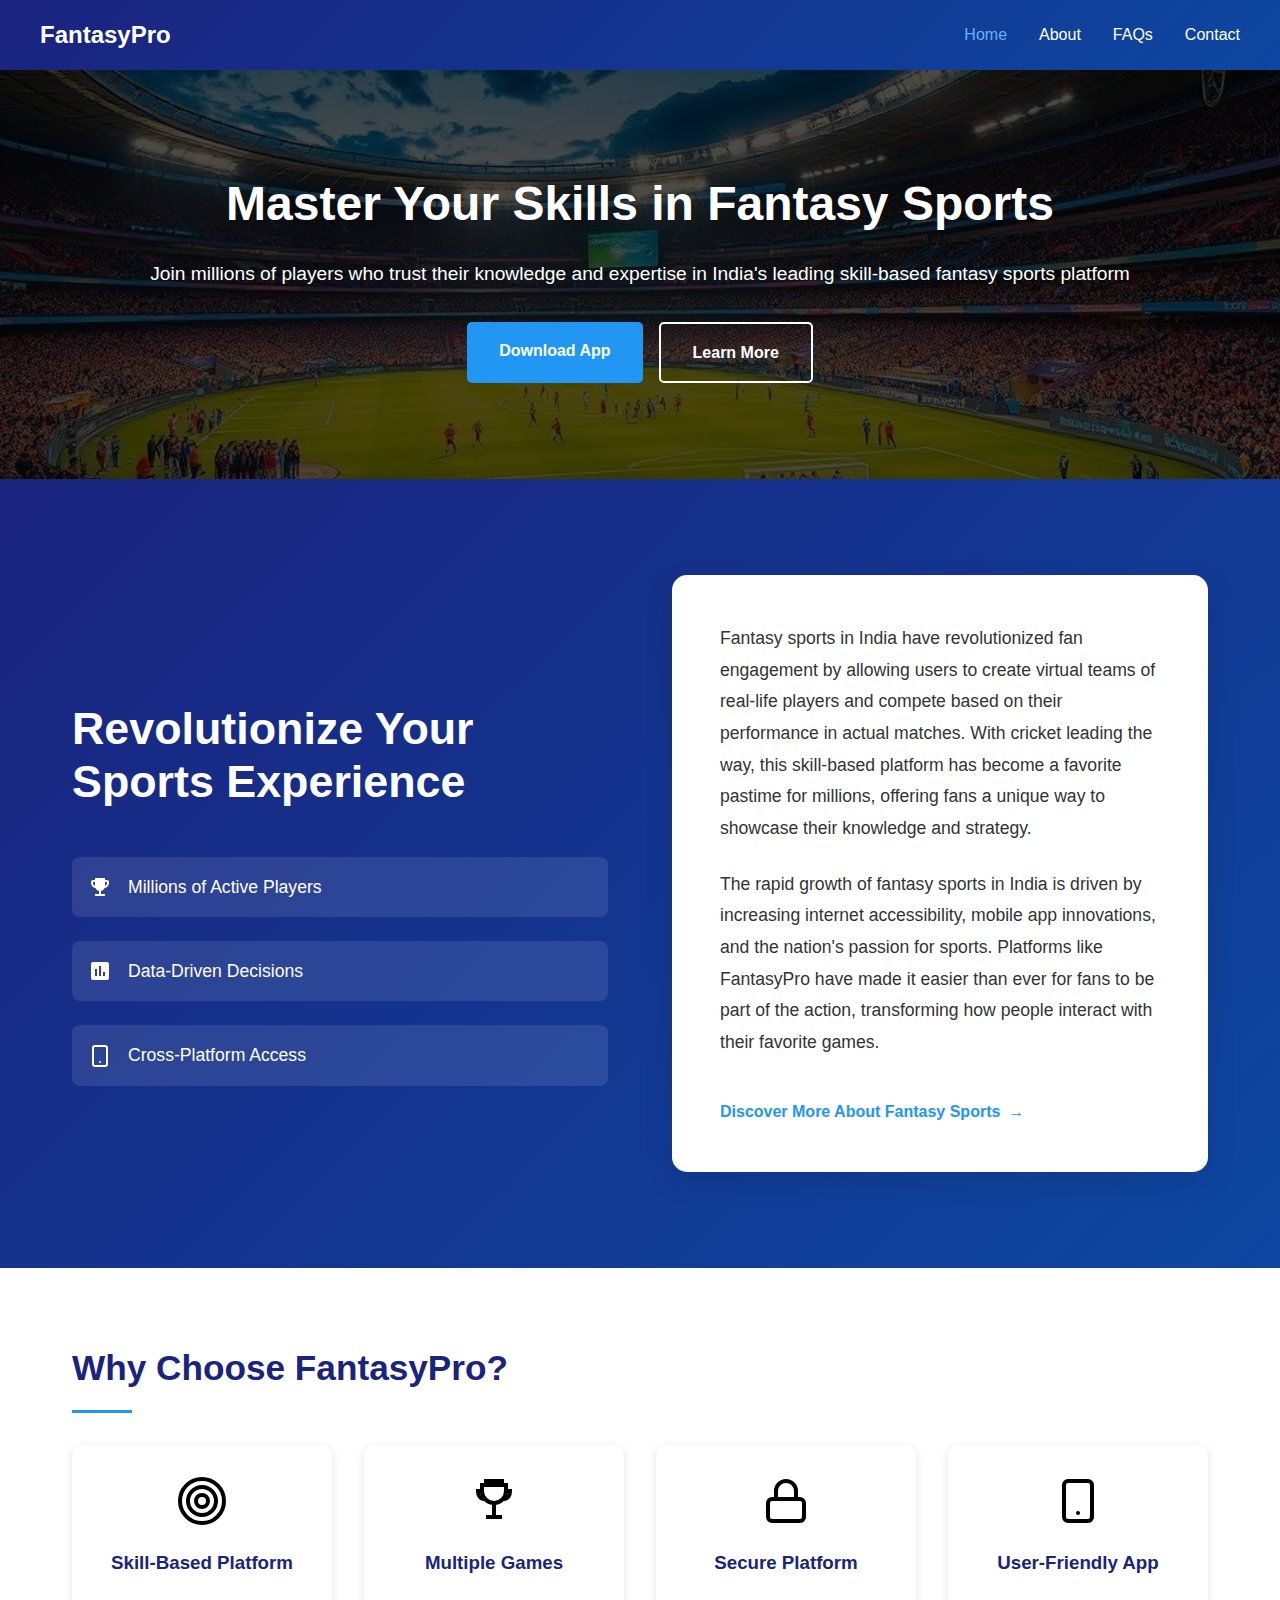
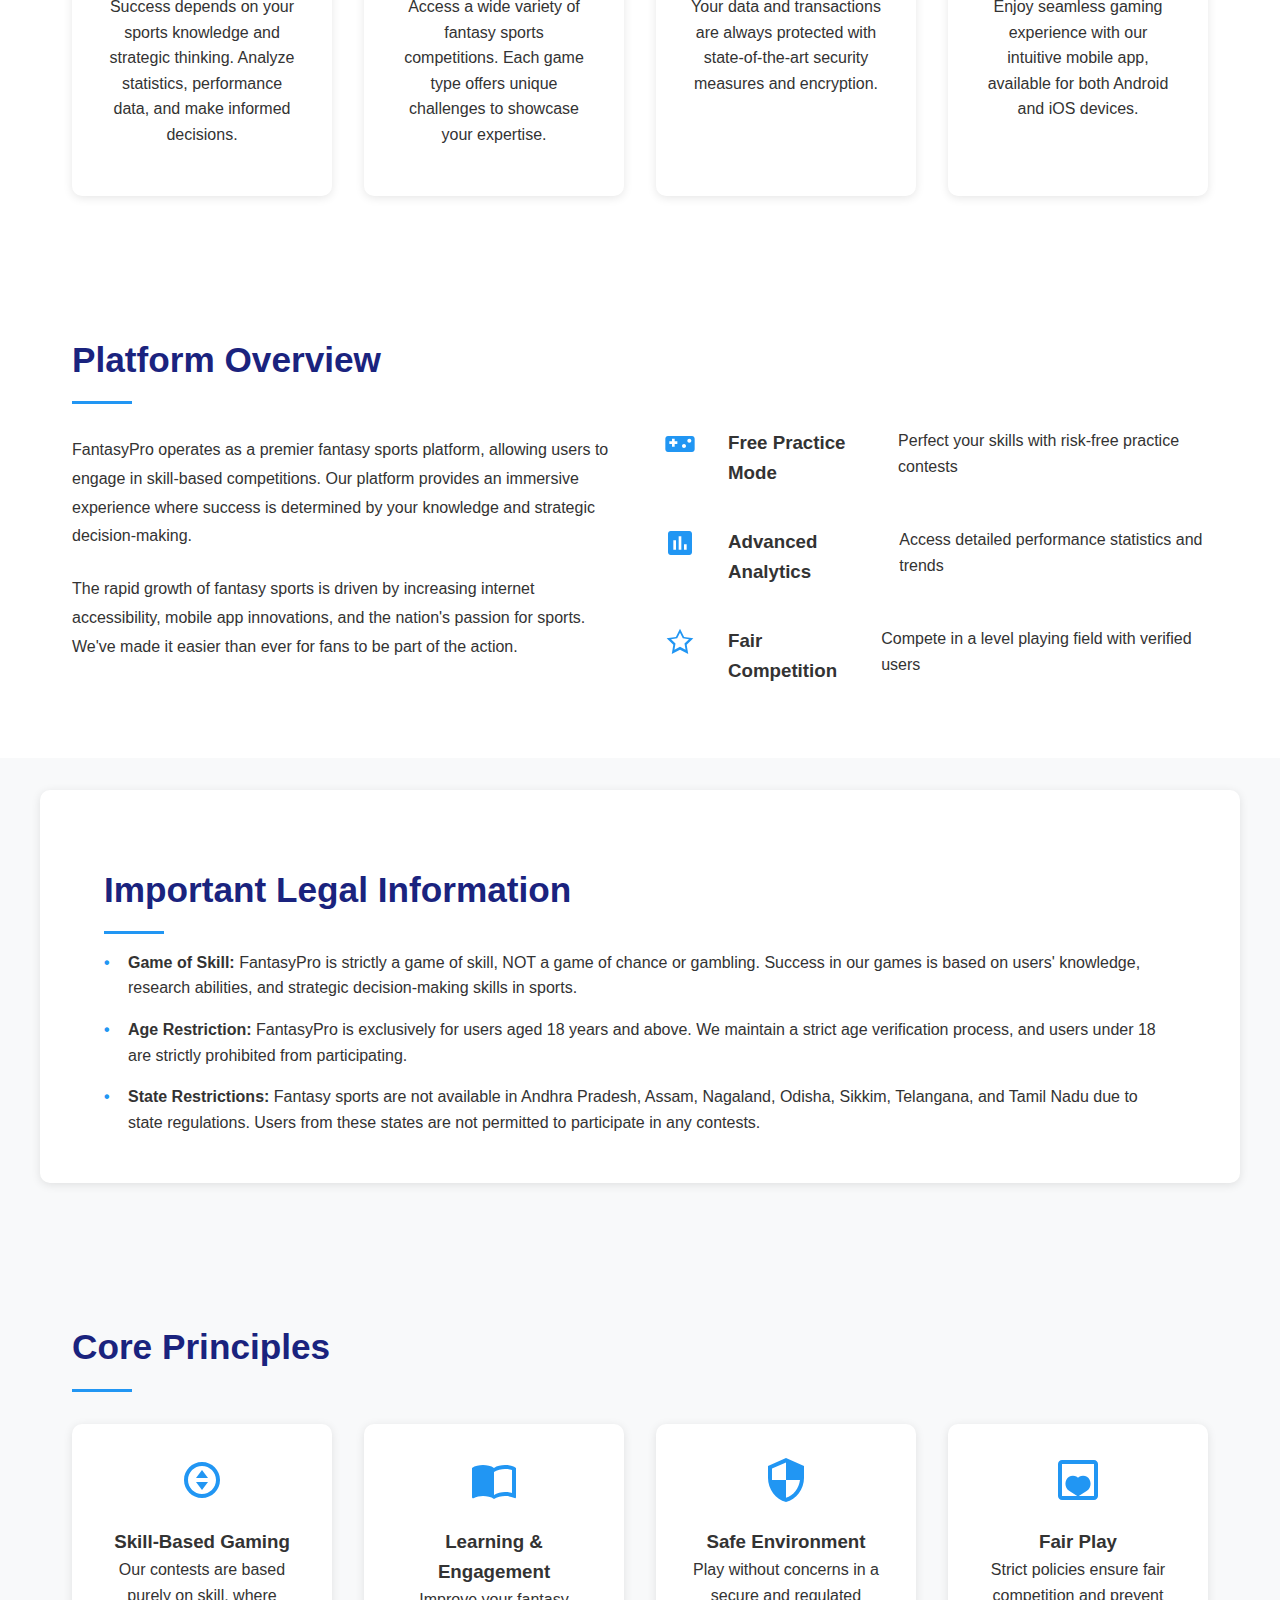
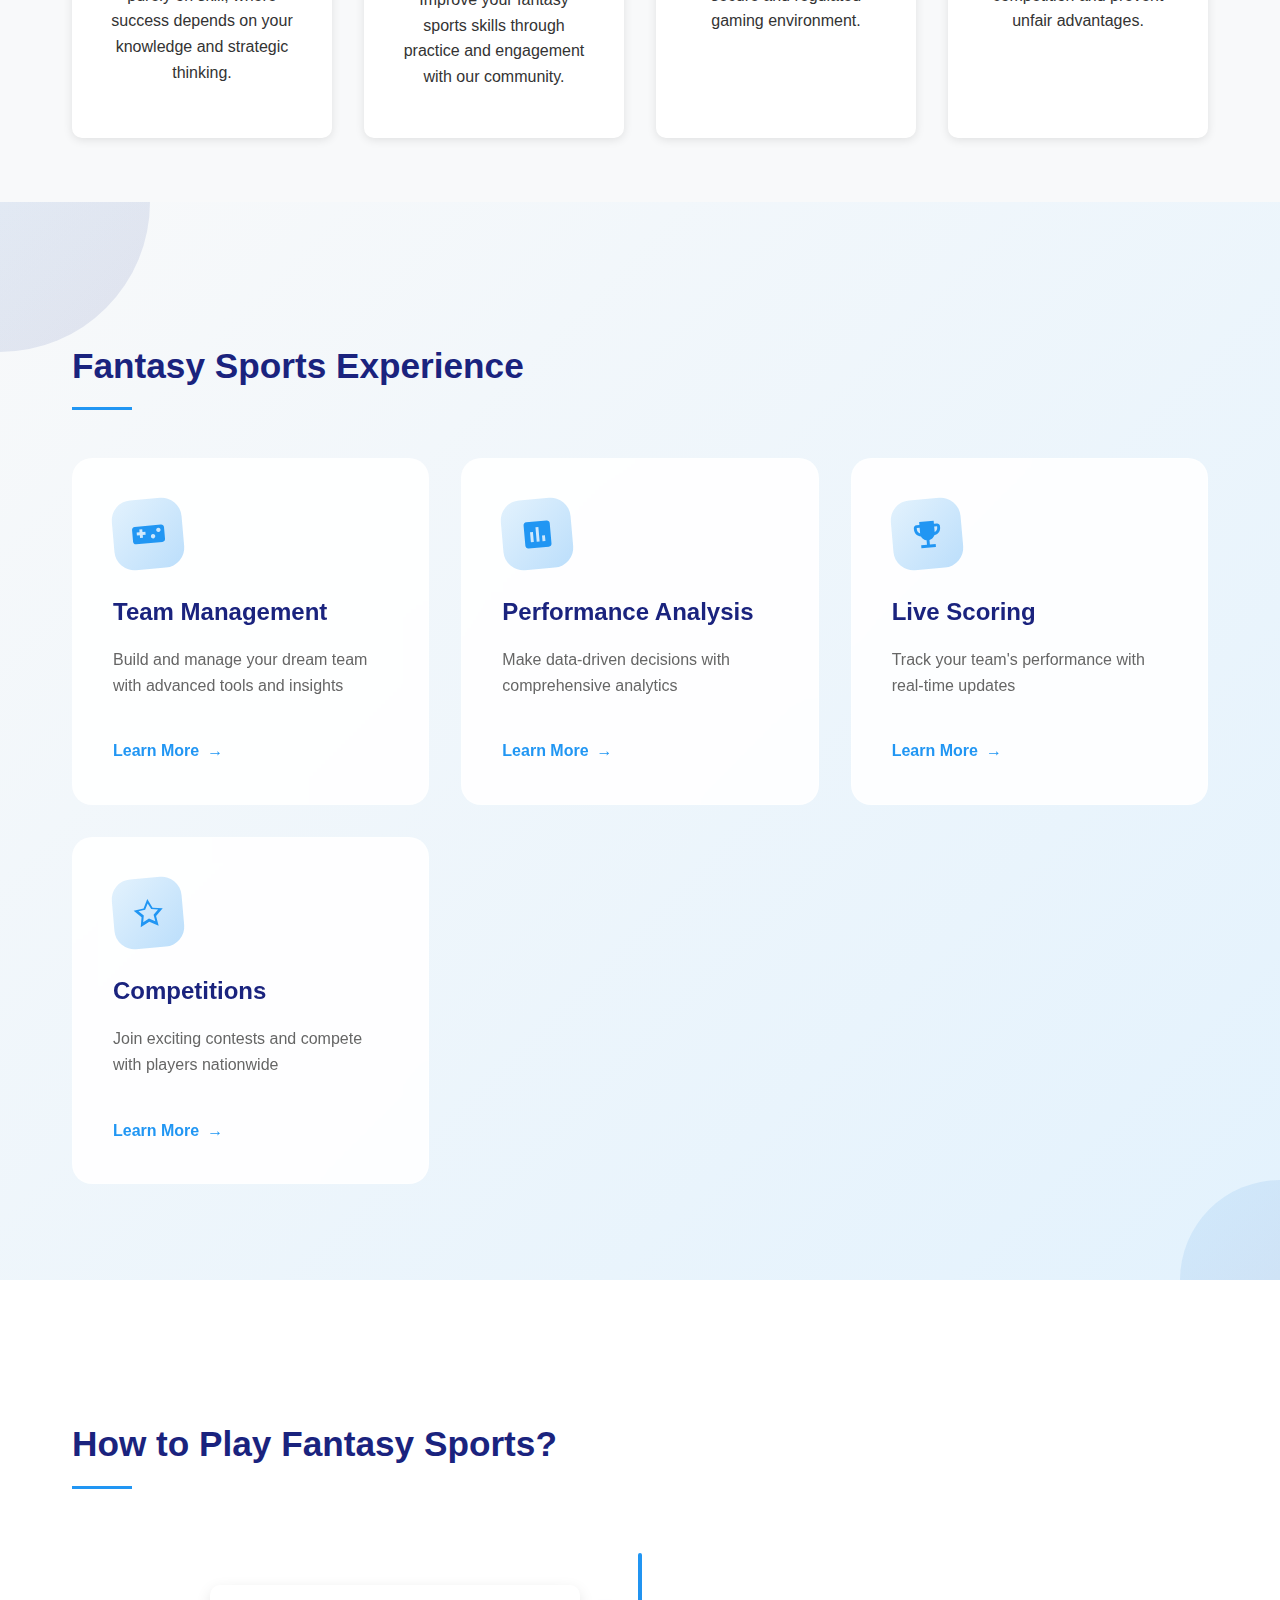
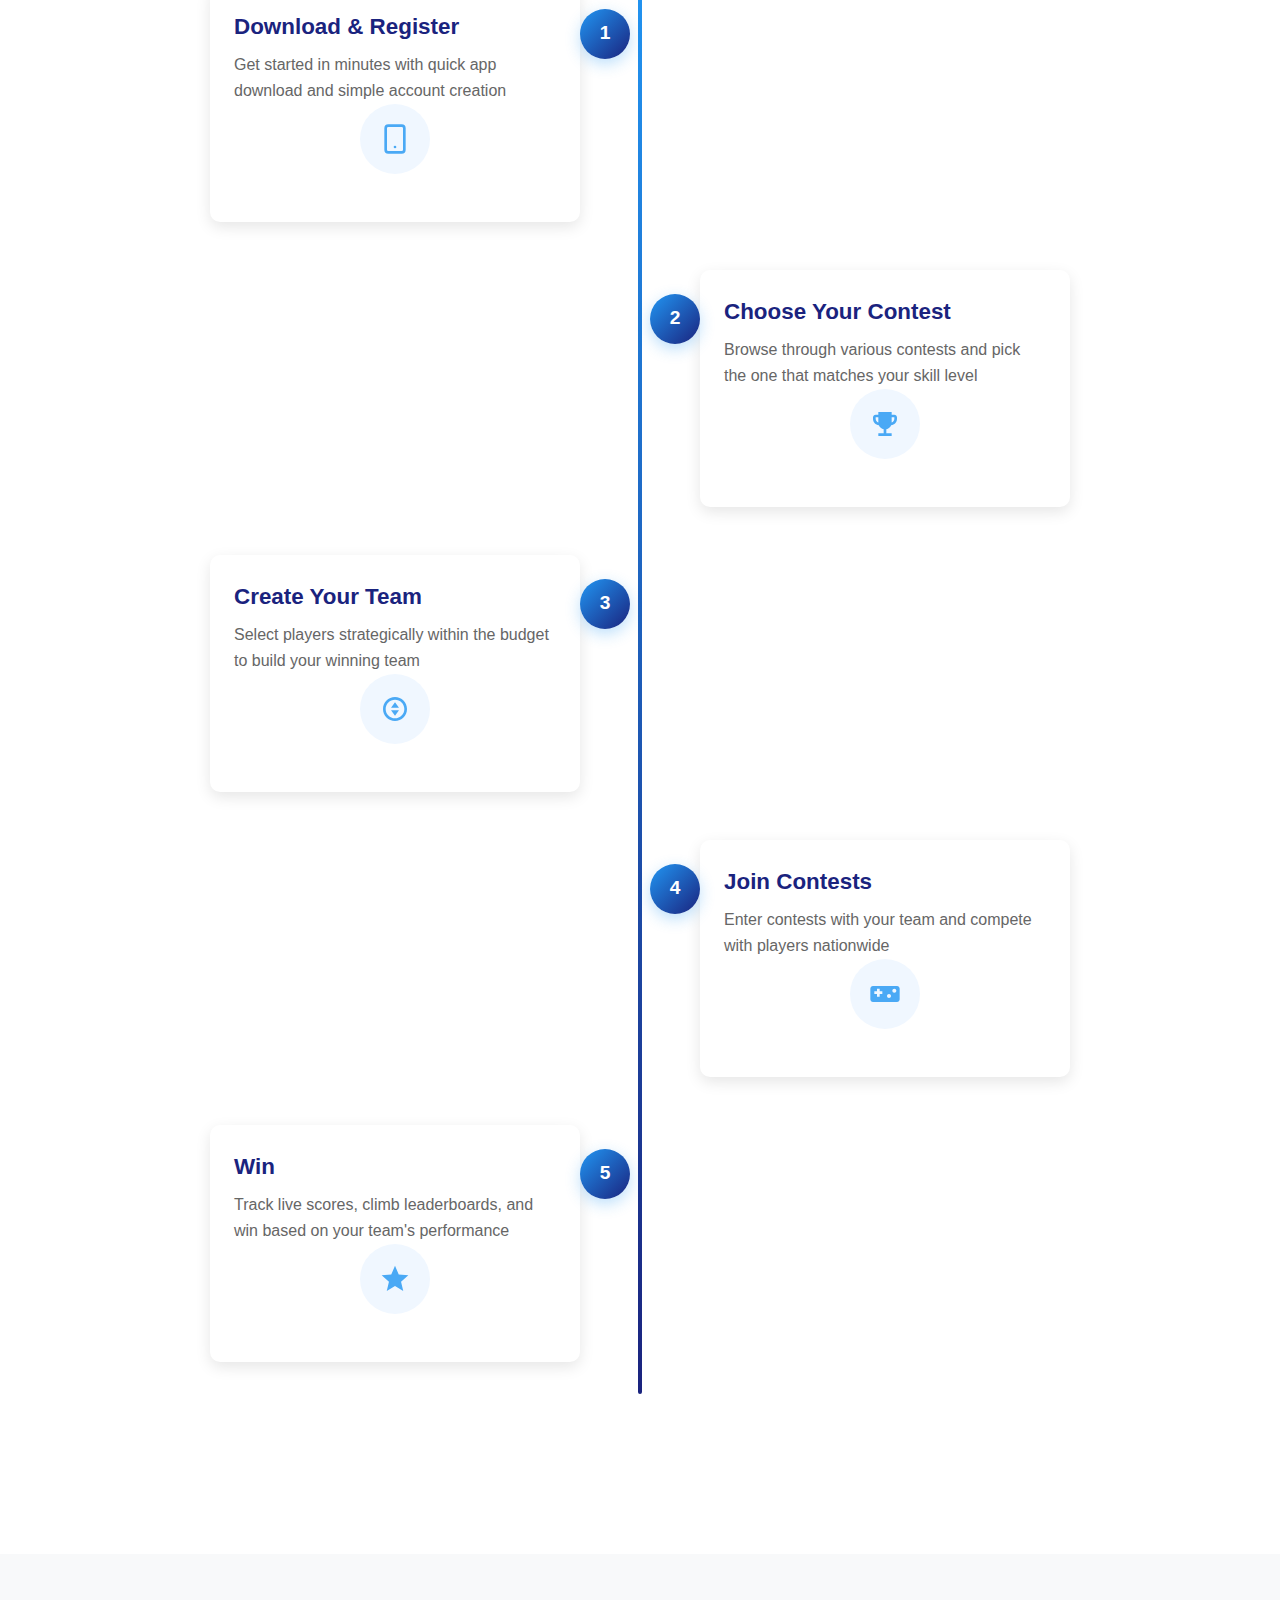
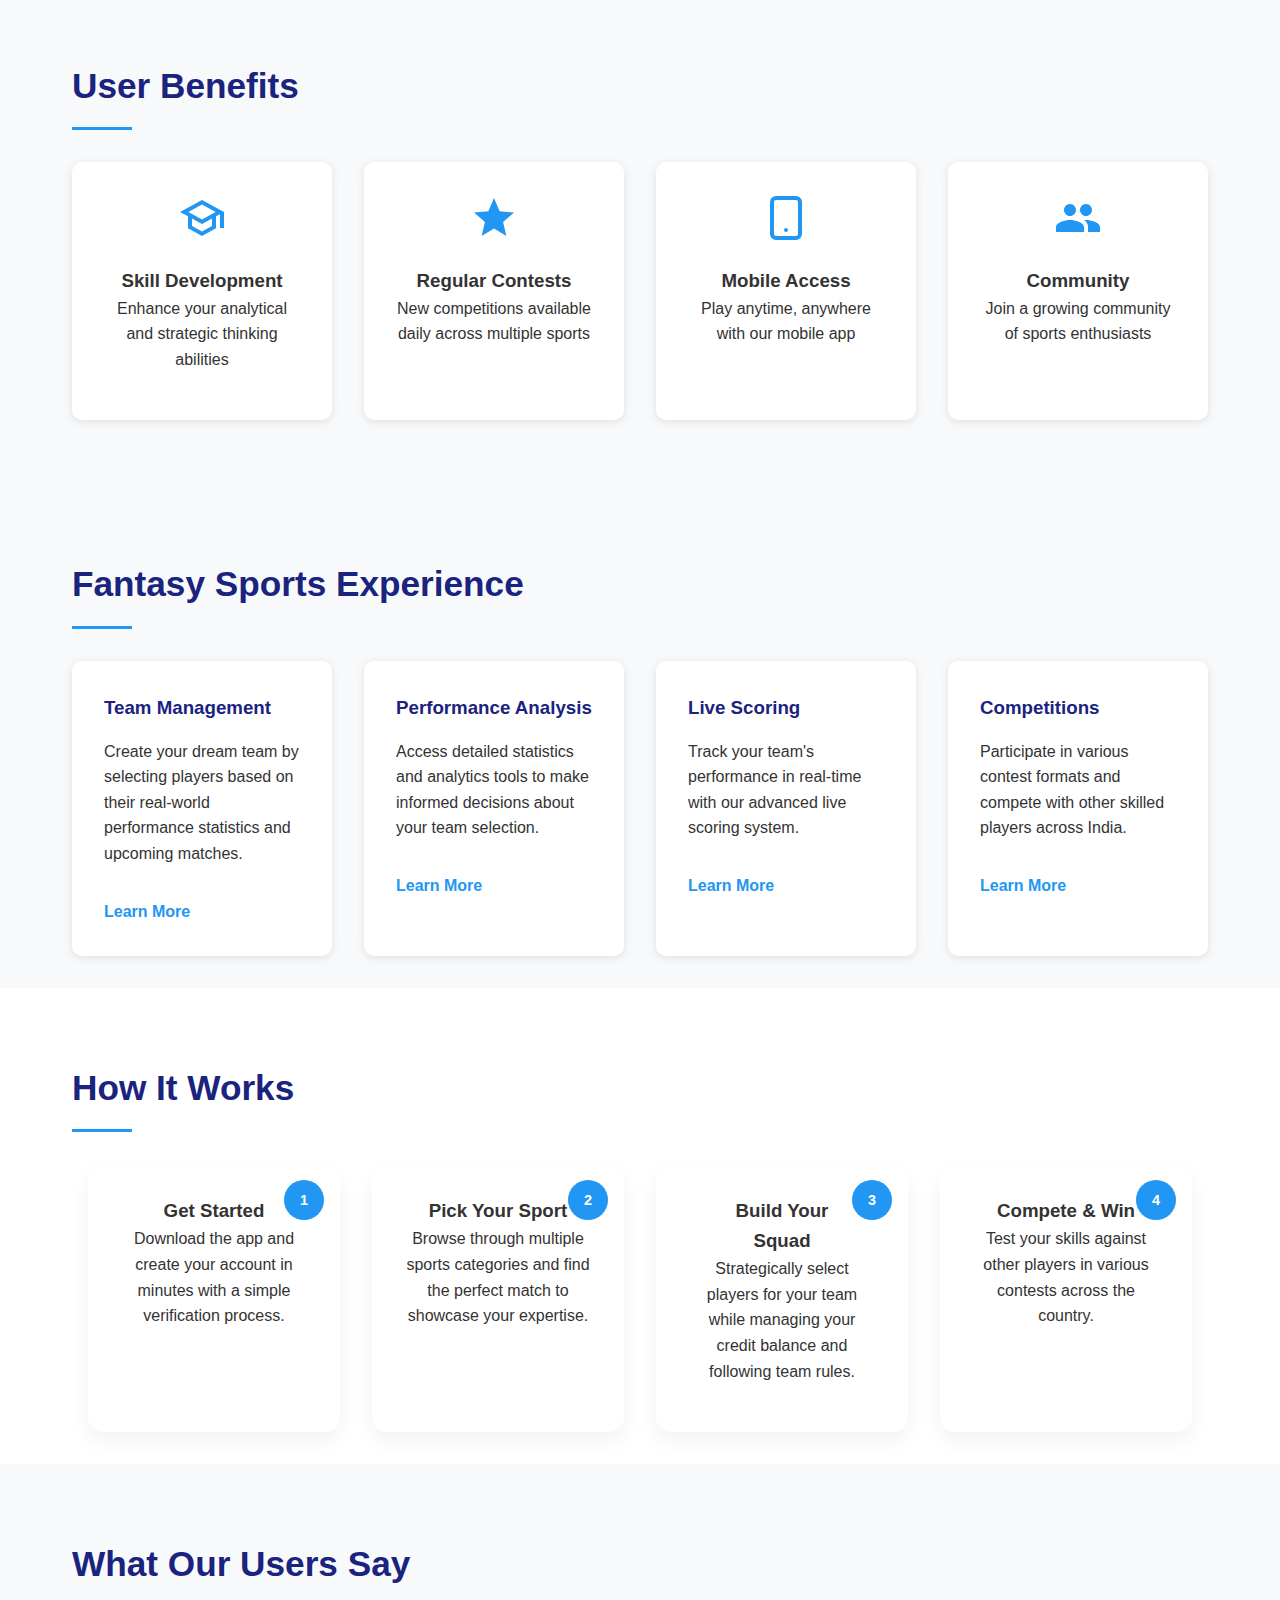
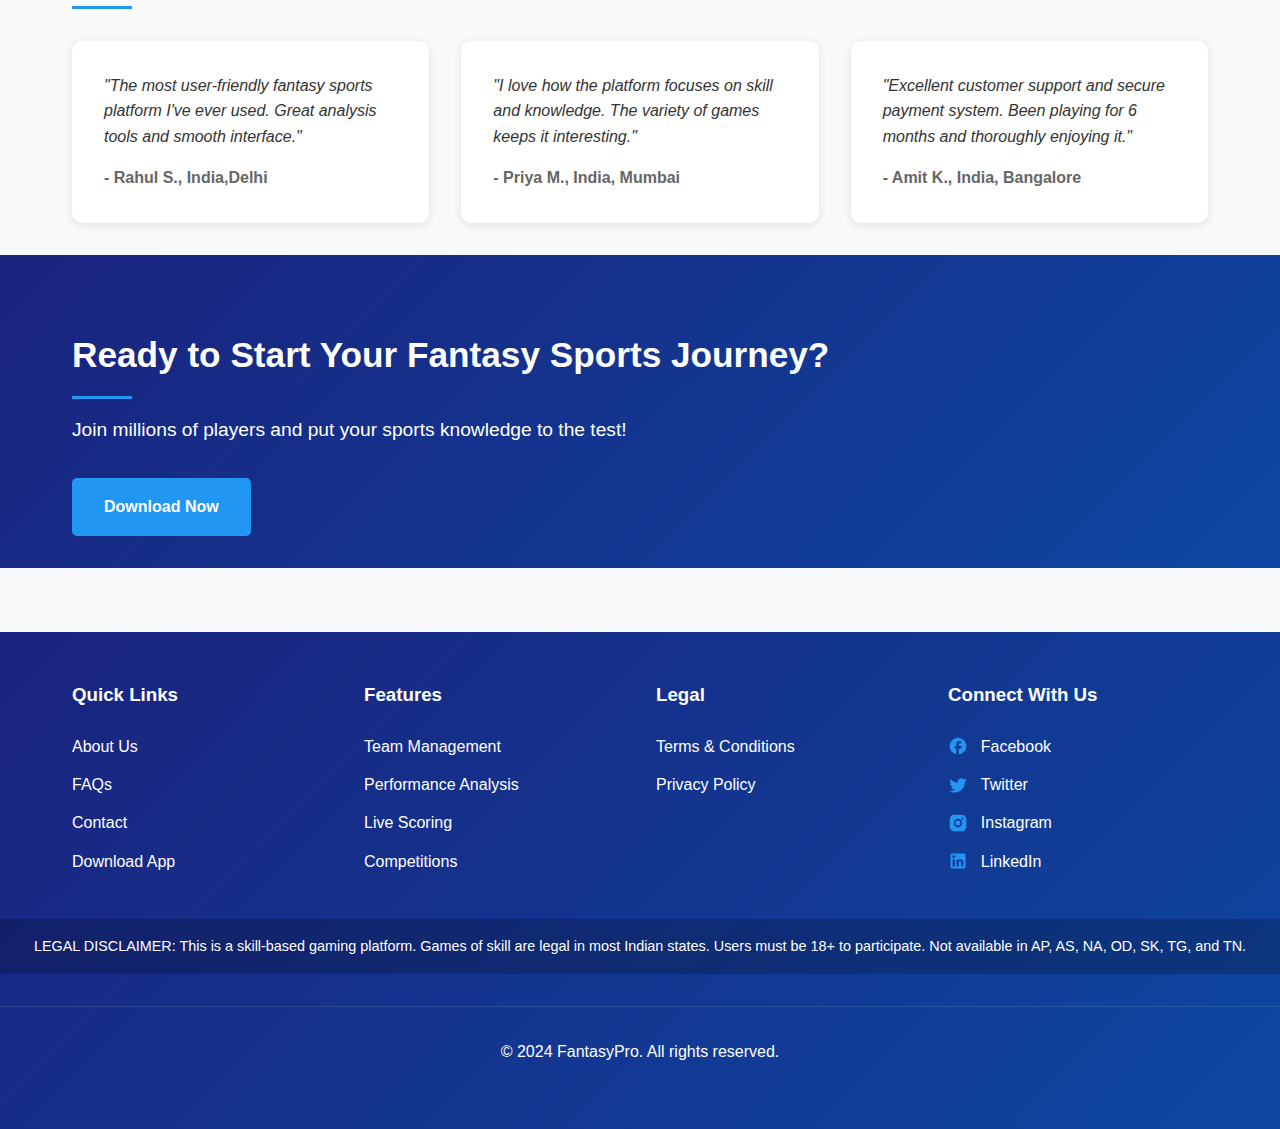
==== commit daa39a48: "Update website content and add favicon" ====
--- a/index.html
+++ b/index.html
@@ -5,6 +5,7 @@
 		<meta name="description" content="FantasyPro is a skill-based fantasy sports platform that allows users to create virtual teams of real-life players and compete based on their performance in actual matches. With cricket leading the way, this platform has become a favorite pastime for millions, offering fans a unique way to showcase their knowledge and strategy.">
     <meta name="viewport" content="width=device-width, initial-scale=1.0">
     <title>FantasyPro - Master Your Skills in Fantasy Sports</title>
+		<link rel="icon" href="img/favicon.png" type="image/png">
     <link rel="stylesheet" href="css/style.css">
 </head>
 <body>
@@ -286,7 +287,7 @@
                     <div class="timeline-content">
                         <div class="step-number-timeline">5</div>
                         <div class="step-info">
-                            <h3>Win & Earn</h3>
+                            <h3>Win</h3>
                             <p>Track live scores, climb leaderboards, and win based on your team's performance</p>
                             <div class="step-icon">
                                 <img src="img/svg/star.svg" alt="Win icon">
@@ -360,23 +361,23 @@
             <div class="steps-grid">
                 <div class="step-card">
                     <div class="step-number">1</div>
-                    <h3>Download & Register</h3>
-                    <p>Download our app and complete the registration process with basic details and age verification.</p>
+                    <h3>Get Started</h3>
+                    <p>Download the app and create your account in minutes with a simple verification process.</p>
                 </div>
                 <div class="step-card">
                     <div class="step-number">2</div>
-                    <h3>Choose Your Game</h3>
-                    <p>Select from our wide range of available fantasy sports competitions.</p>
+                    <h3>Pick Your Sport</h3>
+                    <p>Browse through multiple sports categories and find the perfect match to showcase your expertise.</p>
                 </div>
                 <div class="step-card">
                     <div class="step-number">3</div>
-                    <h3>Create Your Team</h3>
-                    <p>Use your sports knowledge to select players within the given credits and follow team formation rules.</p>
+                    <h3>Build Your<br/> Squad</h3>
+                    <p>Strategically select players for your team while managing your credit balance and following team rules.</p>
                 </div>
                 <div class="step-card">
                     <div class="step-number">4</div>
-                    <h3>Join Contests</h3>
-                    <p>Enter various contests and compete with other skilled players across India.</p>
+                    <h3>Compete & Win</h3>
+                    <p>Test your skills against other players in various contests across the country.</p>
                 </div>
             </div>
         </div>
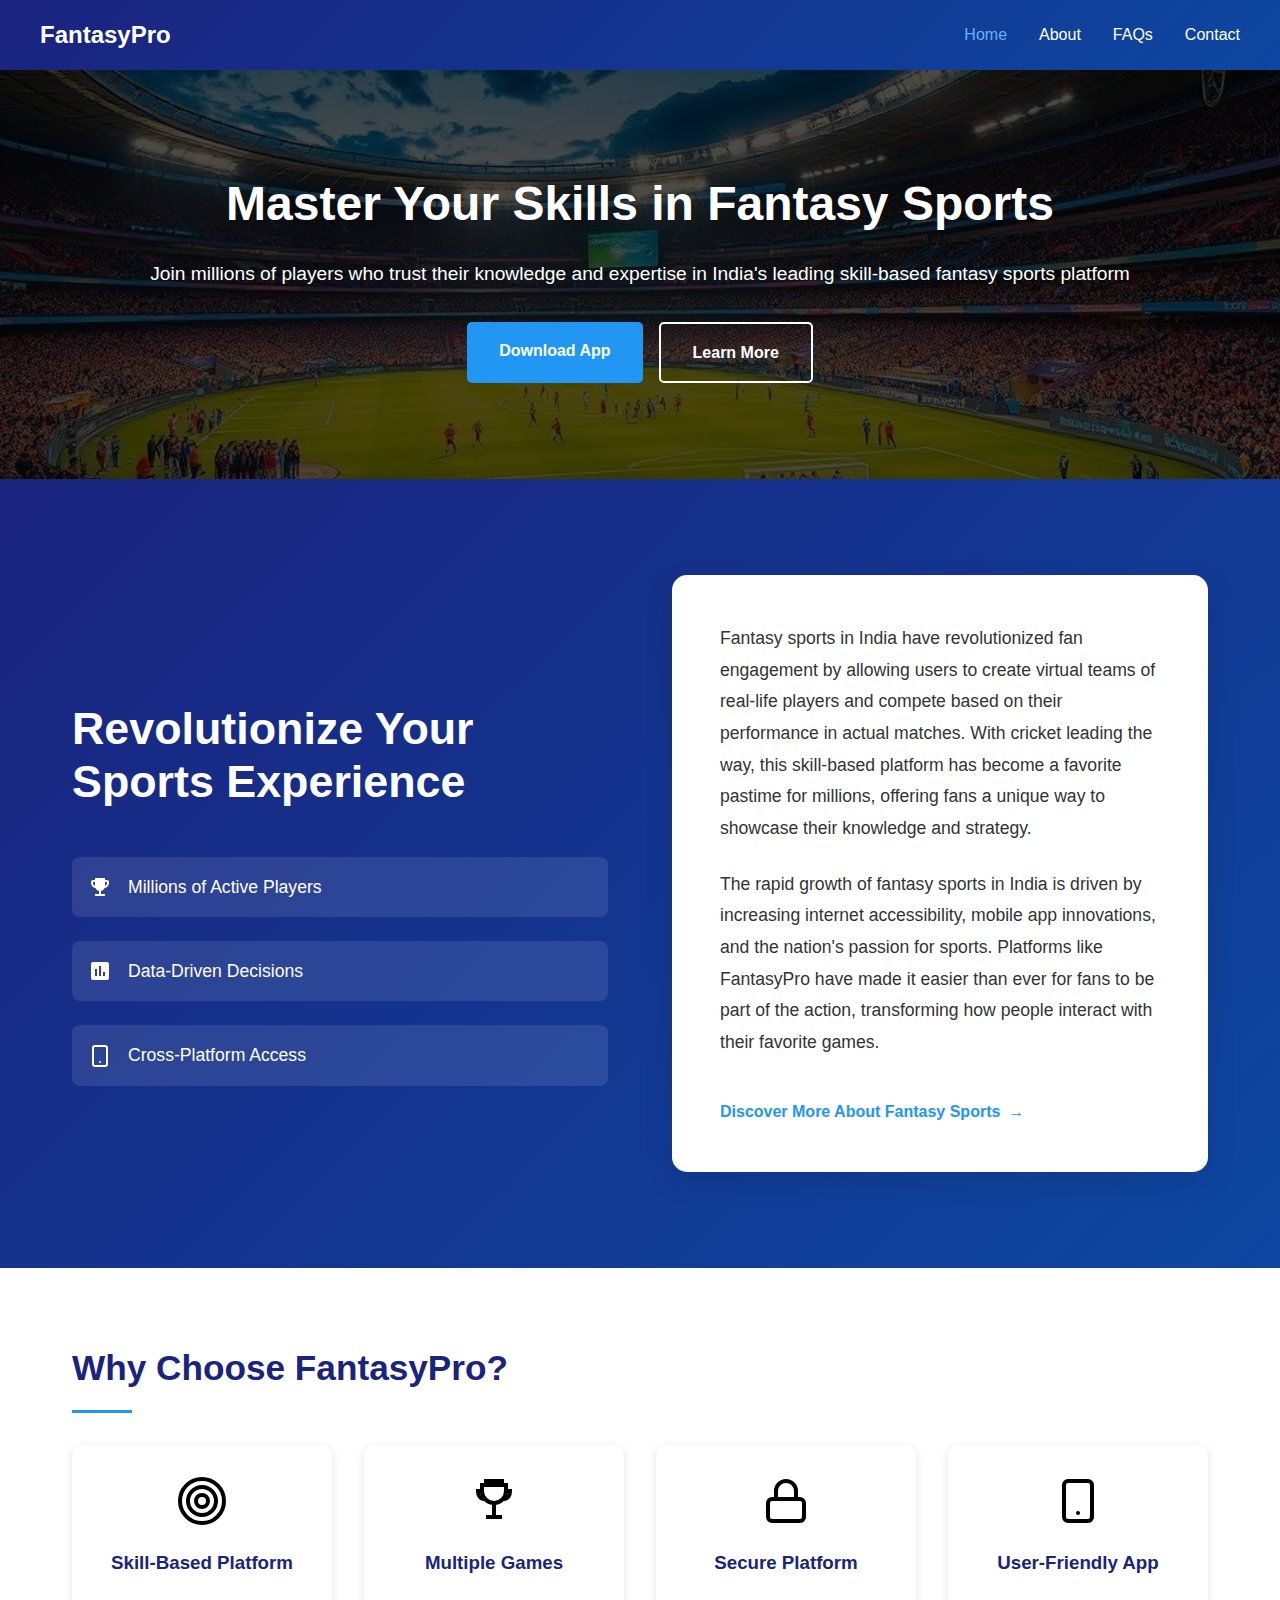
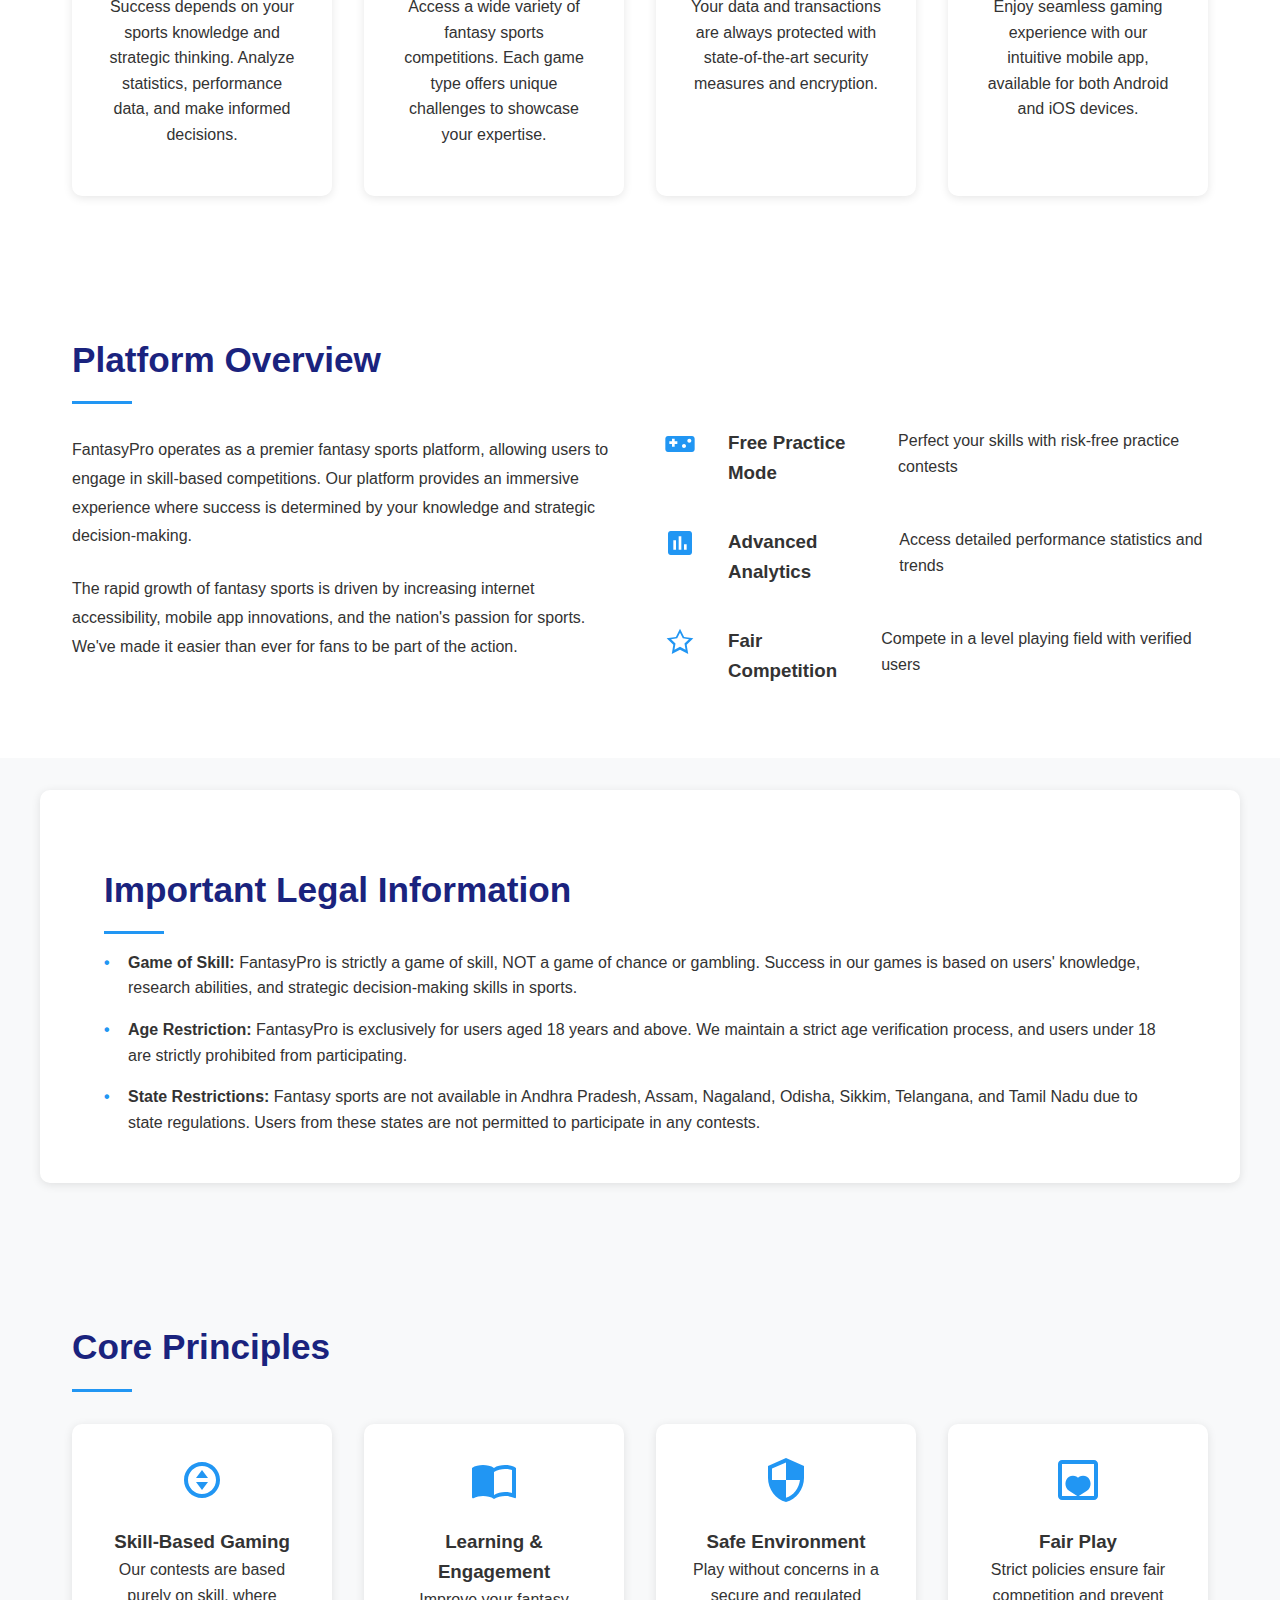
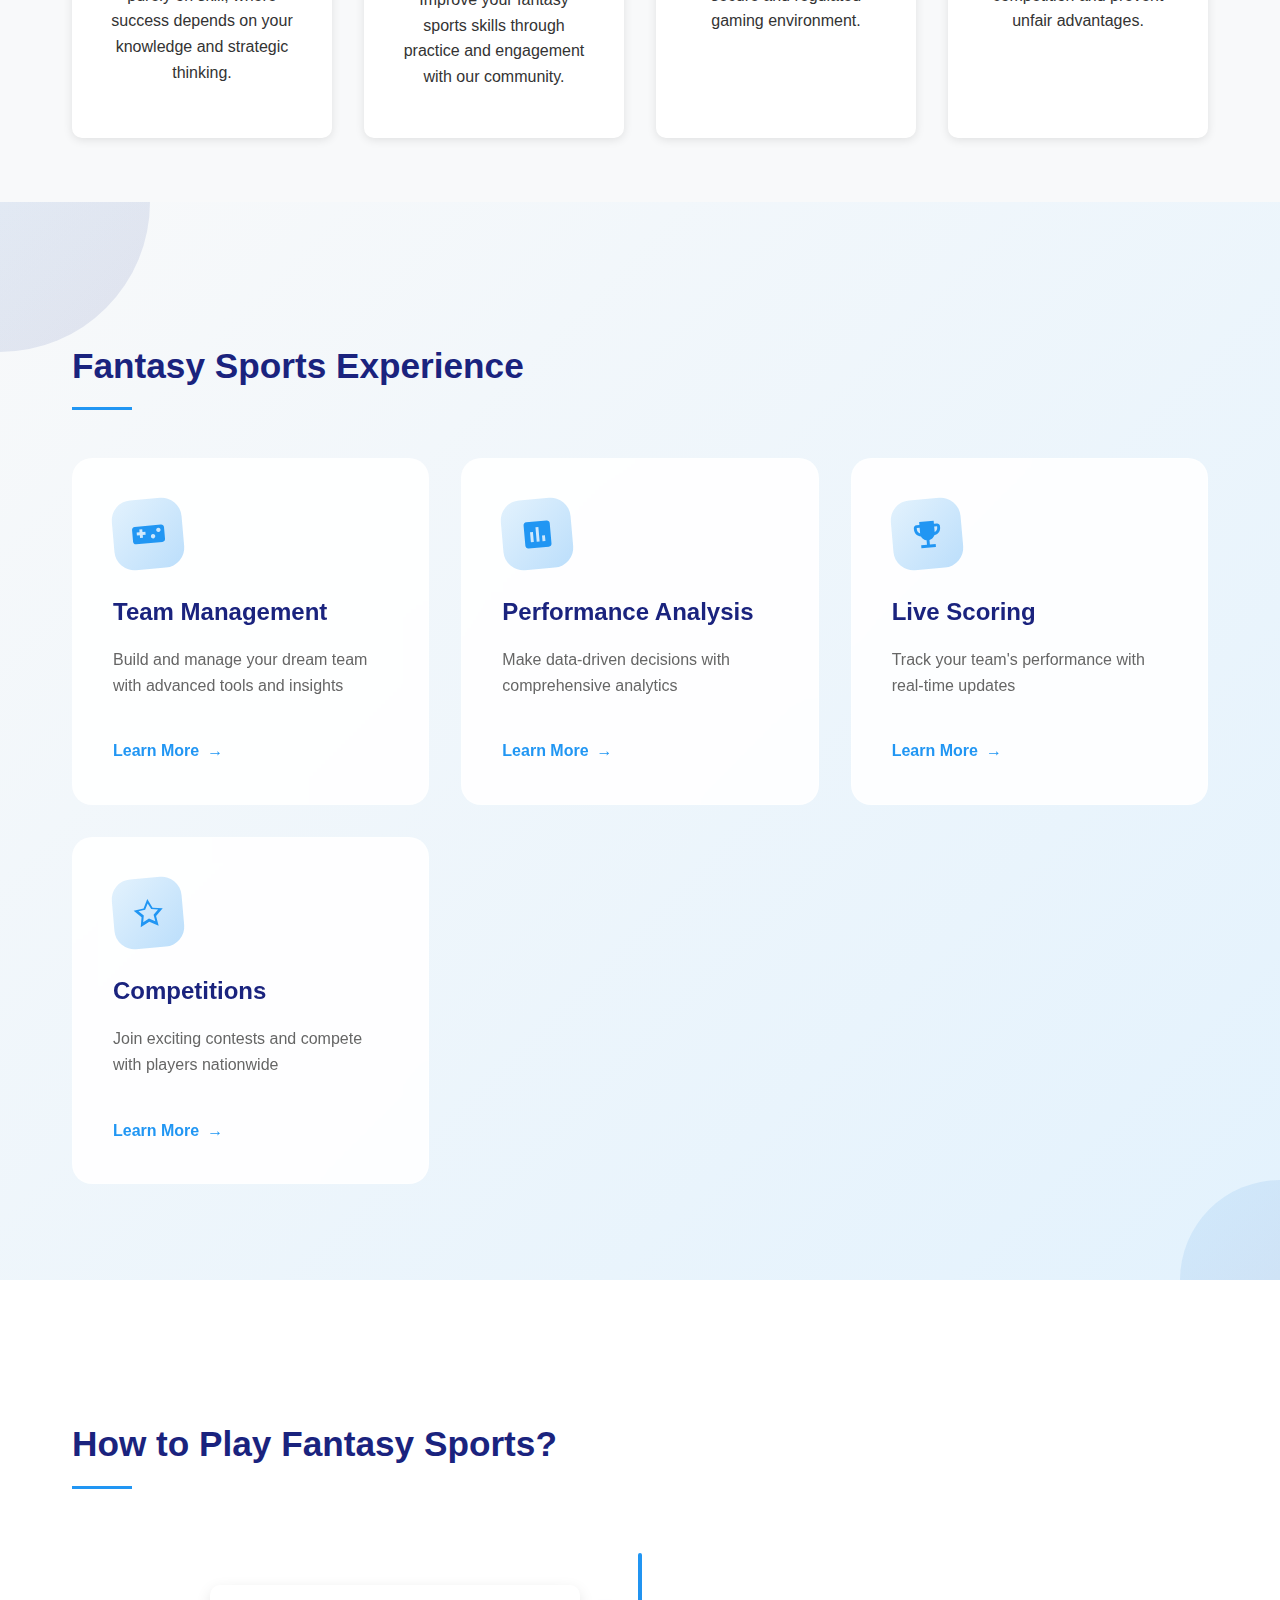
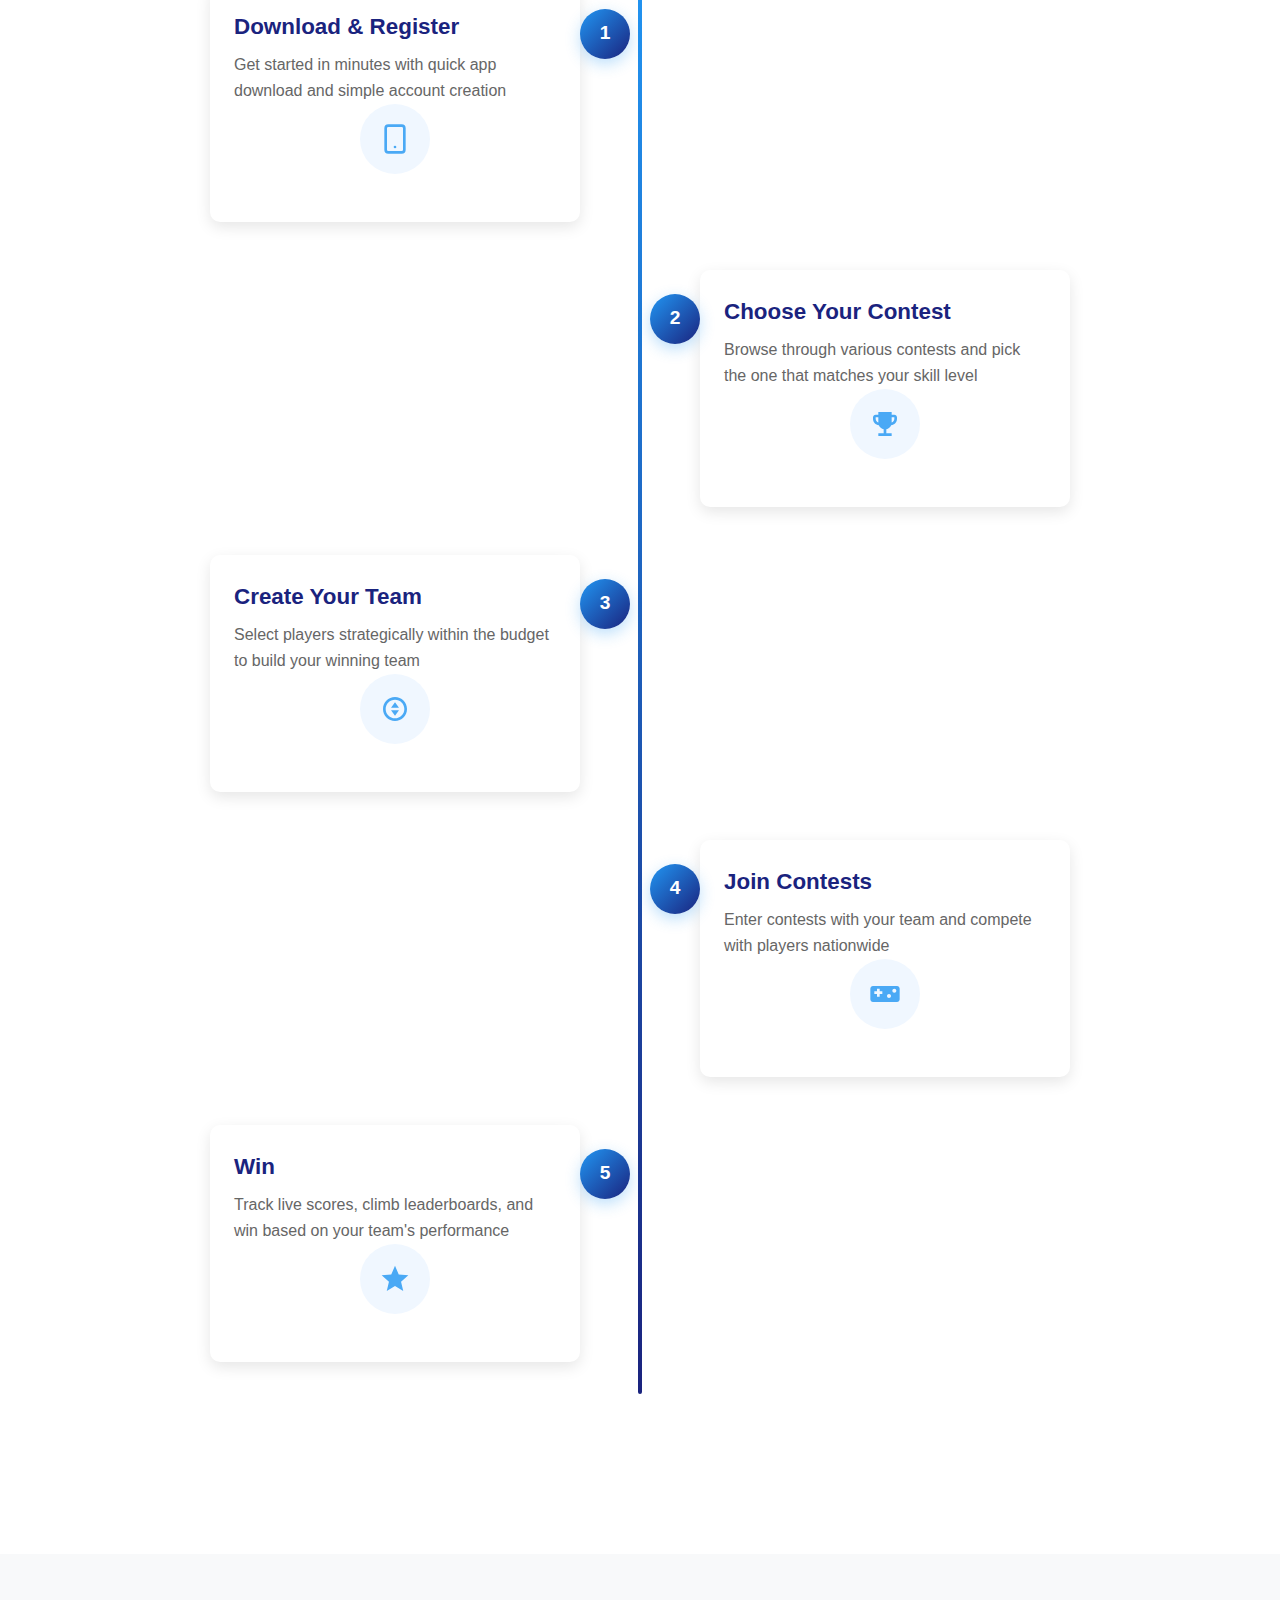
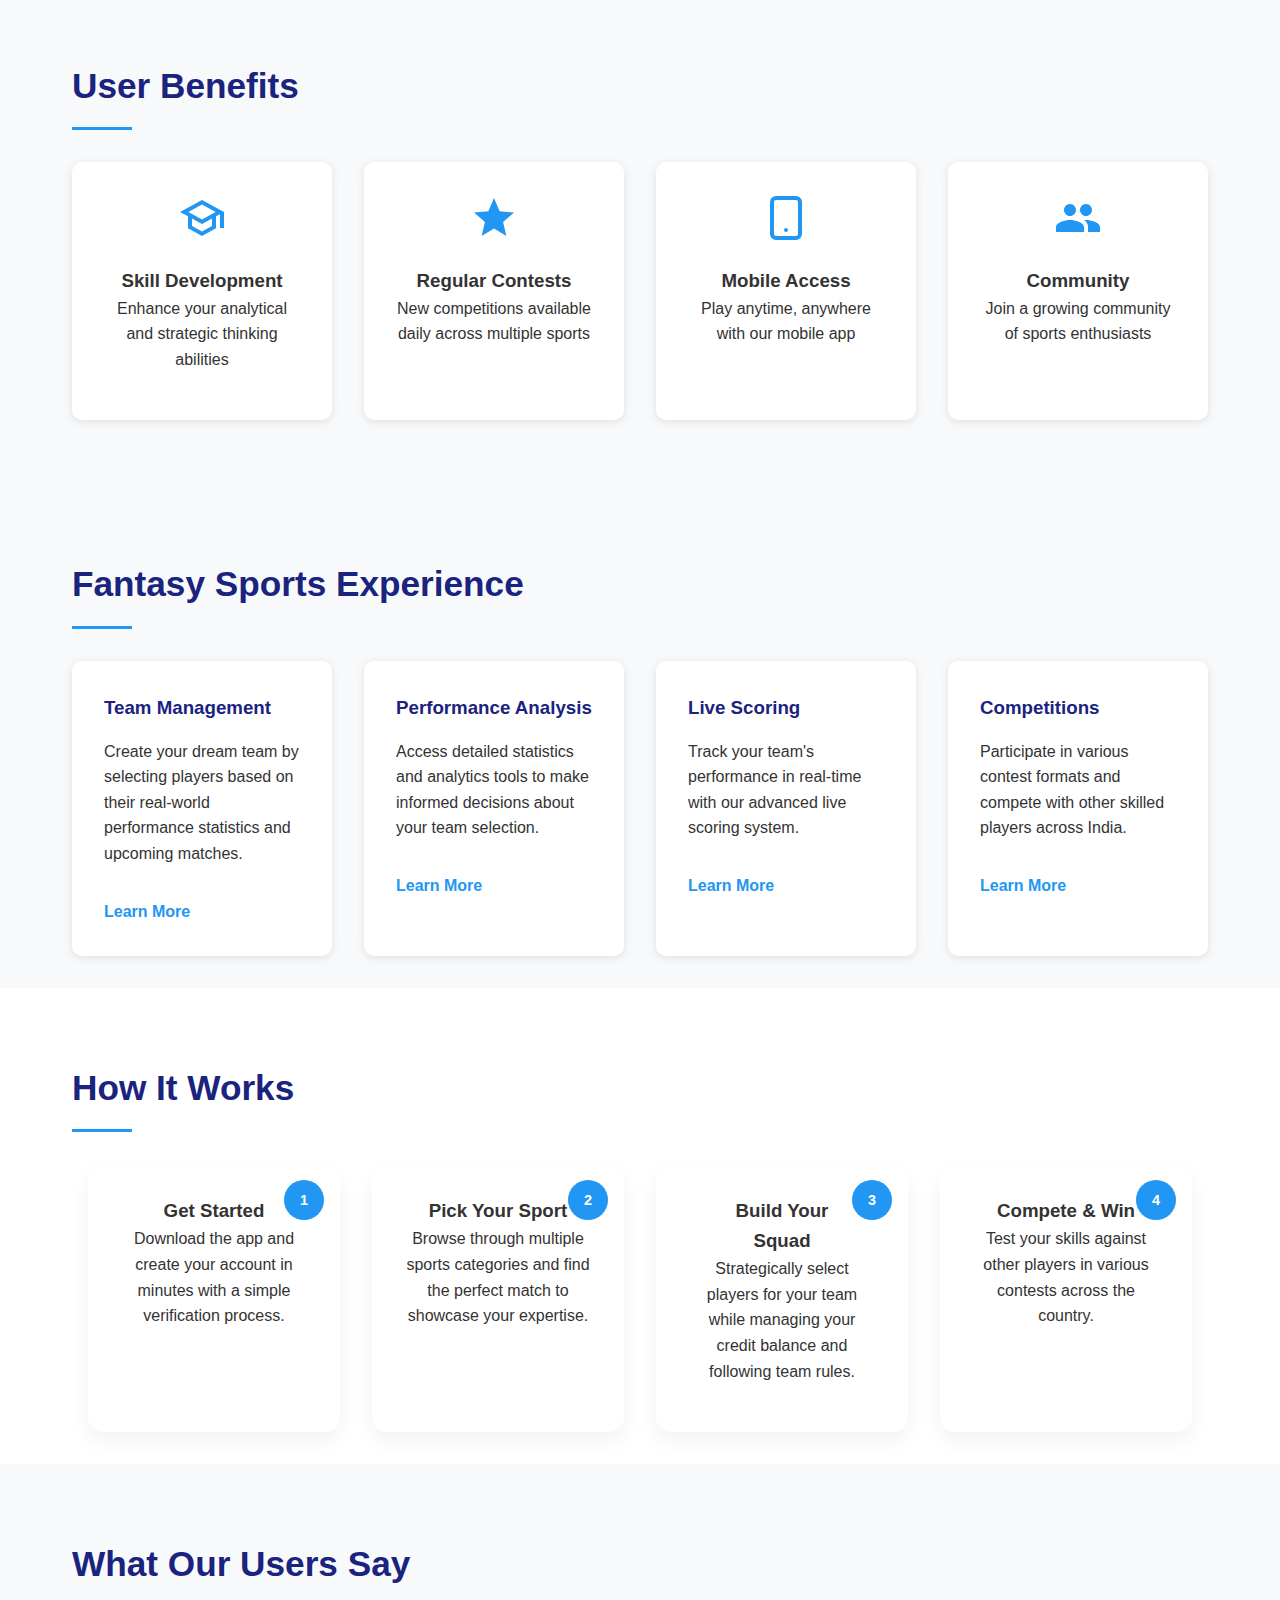
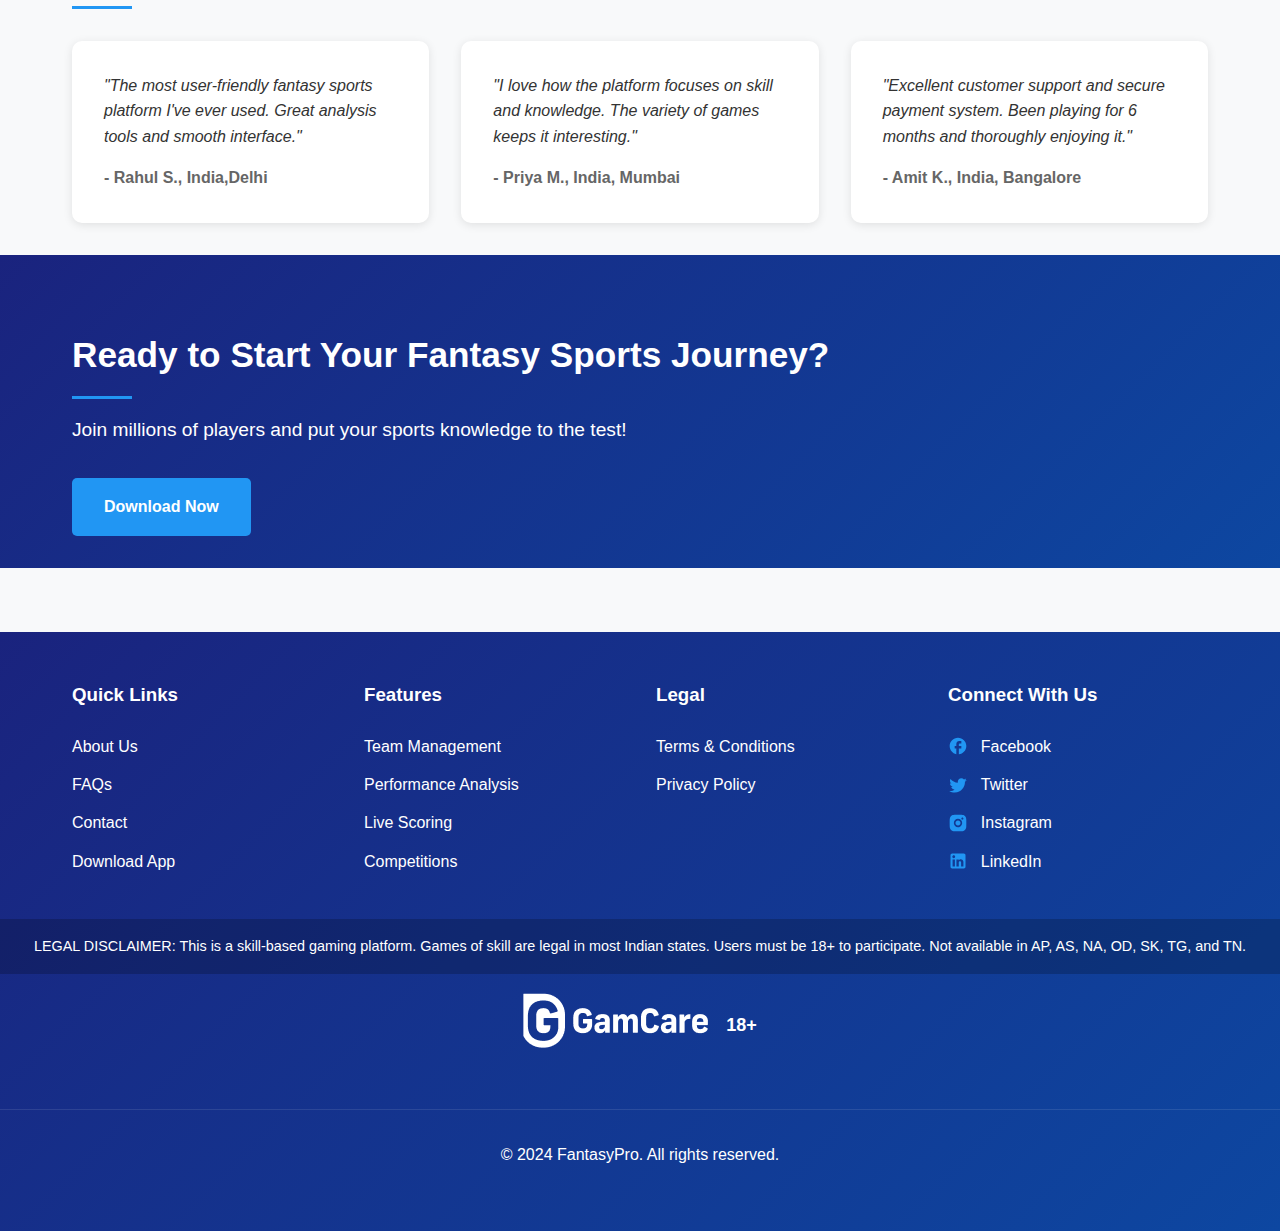
==== commit 2c77a261: "Add age verification section to website footers" ====
--- a/index.html
+++ b/index.html
@@ -27,7 +27,7 @@
             </nav>
         </div>
     </header>
-
+<main>
     <section class="hero">
         <div class="container">
             <h1>Master Your Skills in Fantasy Sports</h1>
@@ -410,7 +410,7 @@
             <a href="/download" class="cta-button">Download Now</a>
         </div>
     </section>
-
+</main>
     <footer>
         <div class="footer-content">
             <div class="footer-section">
@@ -471,6 +471,9 @@
         <div class="footer-disclaimer">
             LEGAL DISCLAIMER: This is a skill-based gaming platform. Games of skill are legal in most Indian states. Users must be 18+ to participate. Not available in AP, AS, NA, OD, SK, TG, and TN.
         </div>
+				<div class="footer-age-verification">
+					<a href="https://www.gamcare.org.uk/" target="_blank"><img src="../img/6.png" alt="18+"></a> <span style="font-weight: bold; font-size: 18px;">18+</span>
+				</div>
         <div class="footer-bottom">
             <p>&copy; 2024 FantasyPro. All rights reserved.</p>
         </div>
--- a/css/style.css
+++ b/css/style.css
@@ -548,14 +548,11 @@
     background-color: #f0f0f0;
 }
 
-.answer {
-    padding: 0 1.5rem 1.5rem;
-    color: #666;
-    line-height: 1.6;
-}
-
 /* Add animation for answer */
 .answer {
+		padding: 0 1.5rem 1.5rem;
+		color: #666;
+		line-height: 1.6;
     max-height: 0;
     overflow: hidden;
     transition: max-height 0.3s ease-out;
@@ -568,10 +565,15 @@
 /* Mobile responsiveness for FAQs */
 @media (max-width: 768px) {
     .categories {
-        flex-direction: column;
-        align-items: stretch;
+        display: grid;
+				grid-template-columns: 1fr 1fr;
+        justify-items: center;
         padding: 0 1rem;
     }
+
+		.faq-section .container {
+			padding: 0 !important;
+		}
 
     .category-btn {
         width: 100%;
@@ -583,9 +585,14 @@
         font-size: 0.9rem;
     }
 
+		.faq-item {
+			padding-bottom: 10px;
+		}
+
     .answer {
         padding: 0 1rem 1rem;
         font-size: 0.9rem;
+				line-height: 1.2;
     }
 }
 
@@ -989,6 +996,14 @@
     color: #64b5f6;
 }
 
+.footer-age-verification {
+	display: flex;
+	justify-content: center;
+	align-items: center;
+	gap: 1rem;
+	padding: 1rem;
+}
+
 .footer-bottom {
     text-align: center;
     padding-top: 2rem;
@@ -2227,6 +2242,7 @@
     }
 
     .highlight-item {
+			flex-direction: column;
         text-align: left;
     }
 
